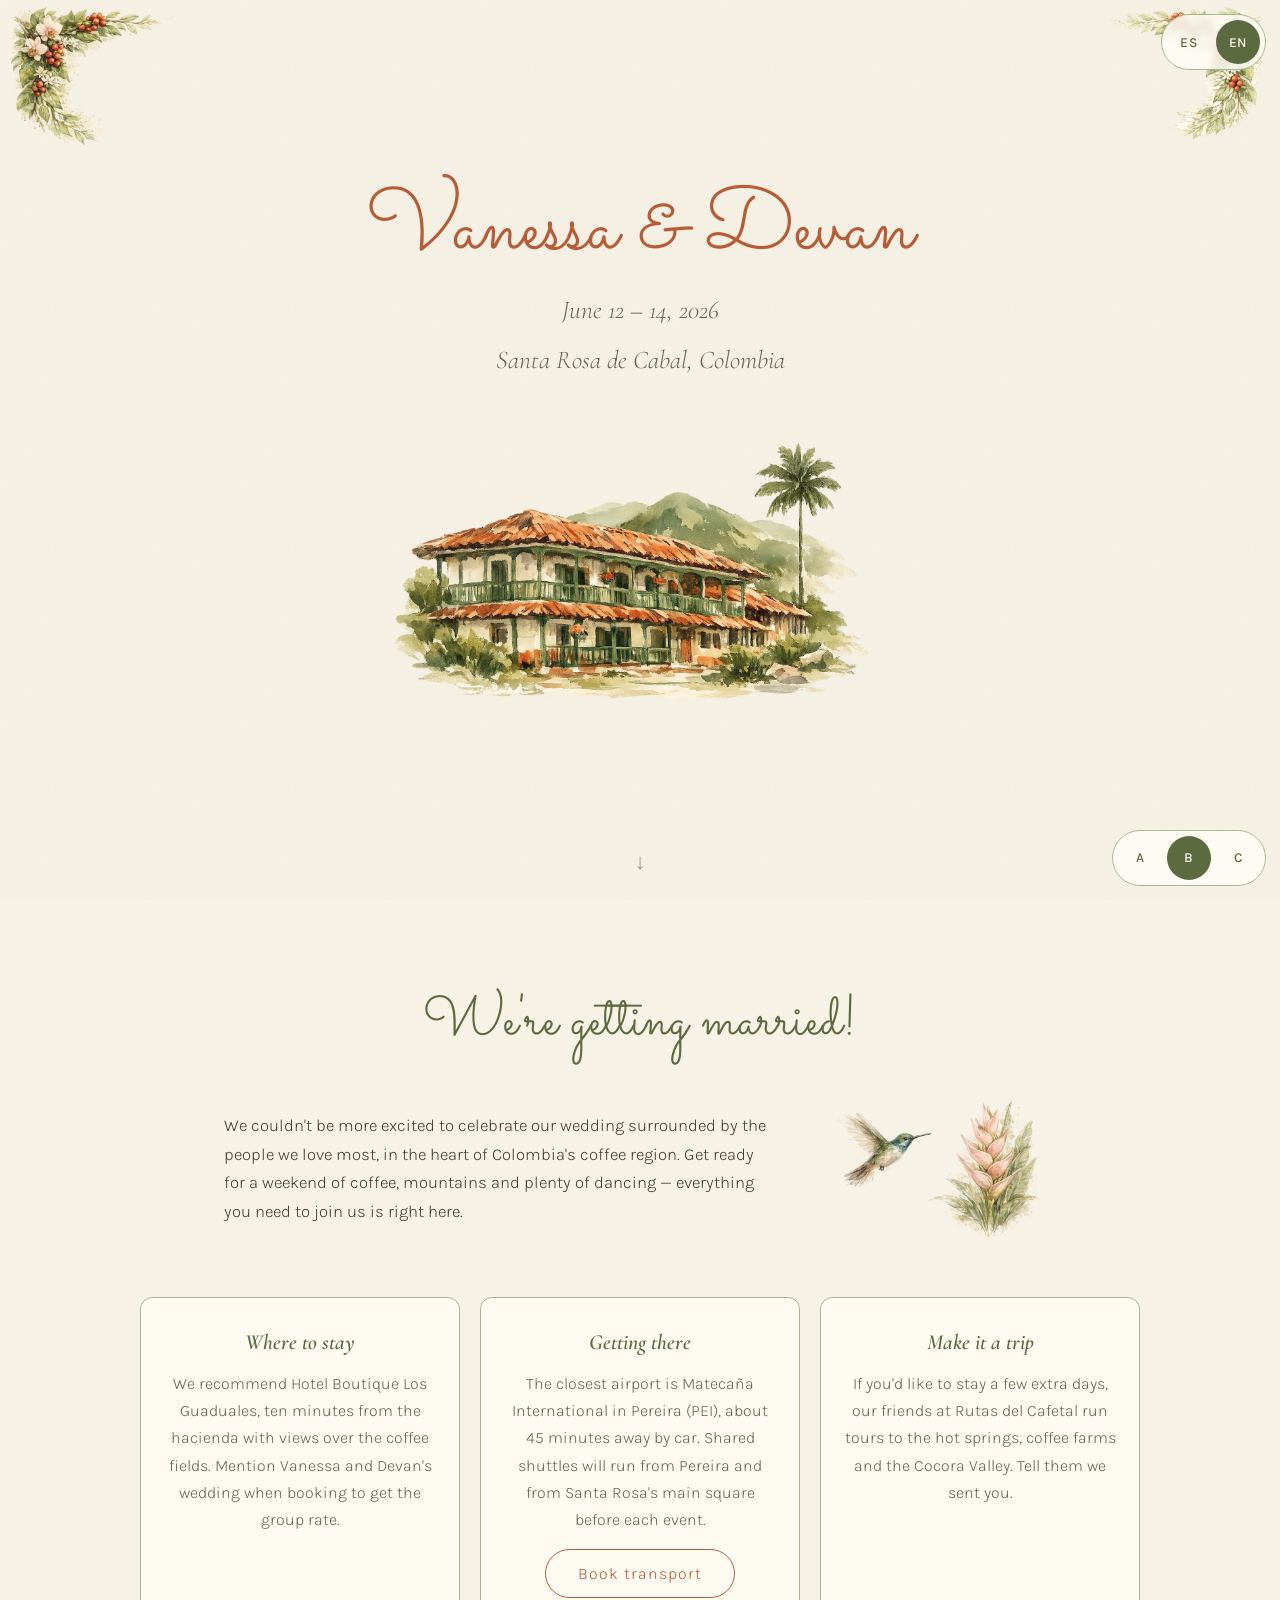
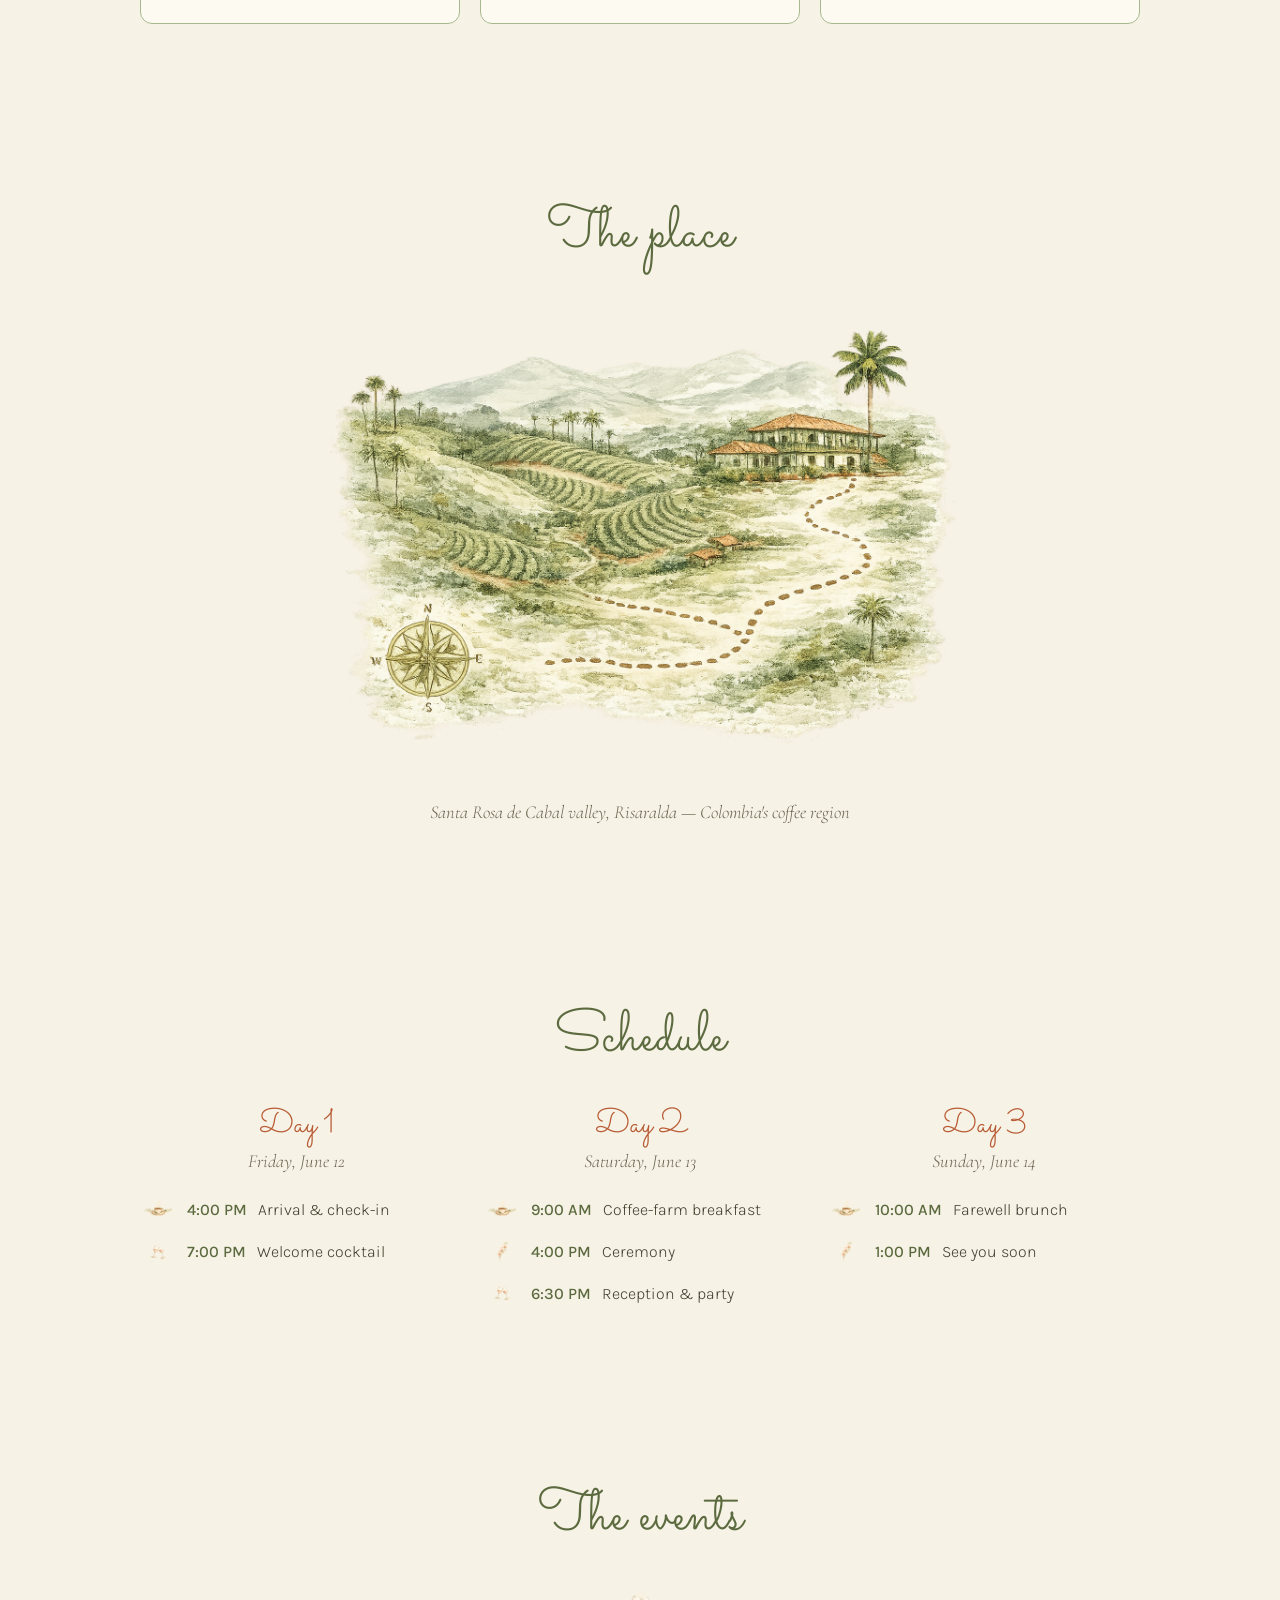
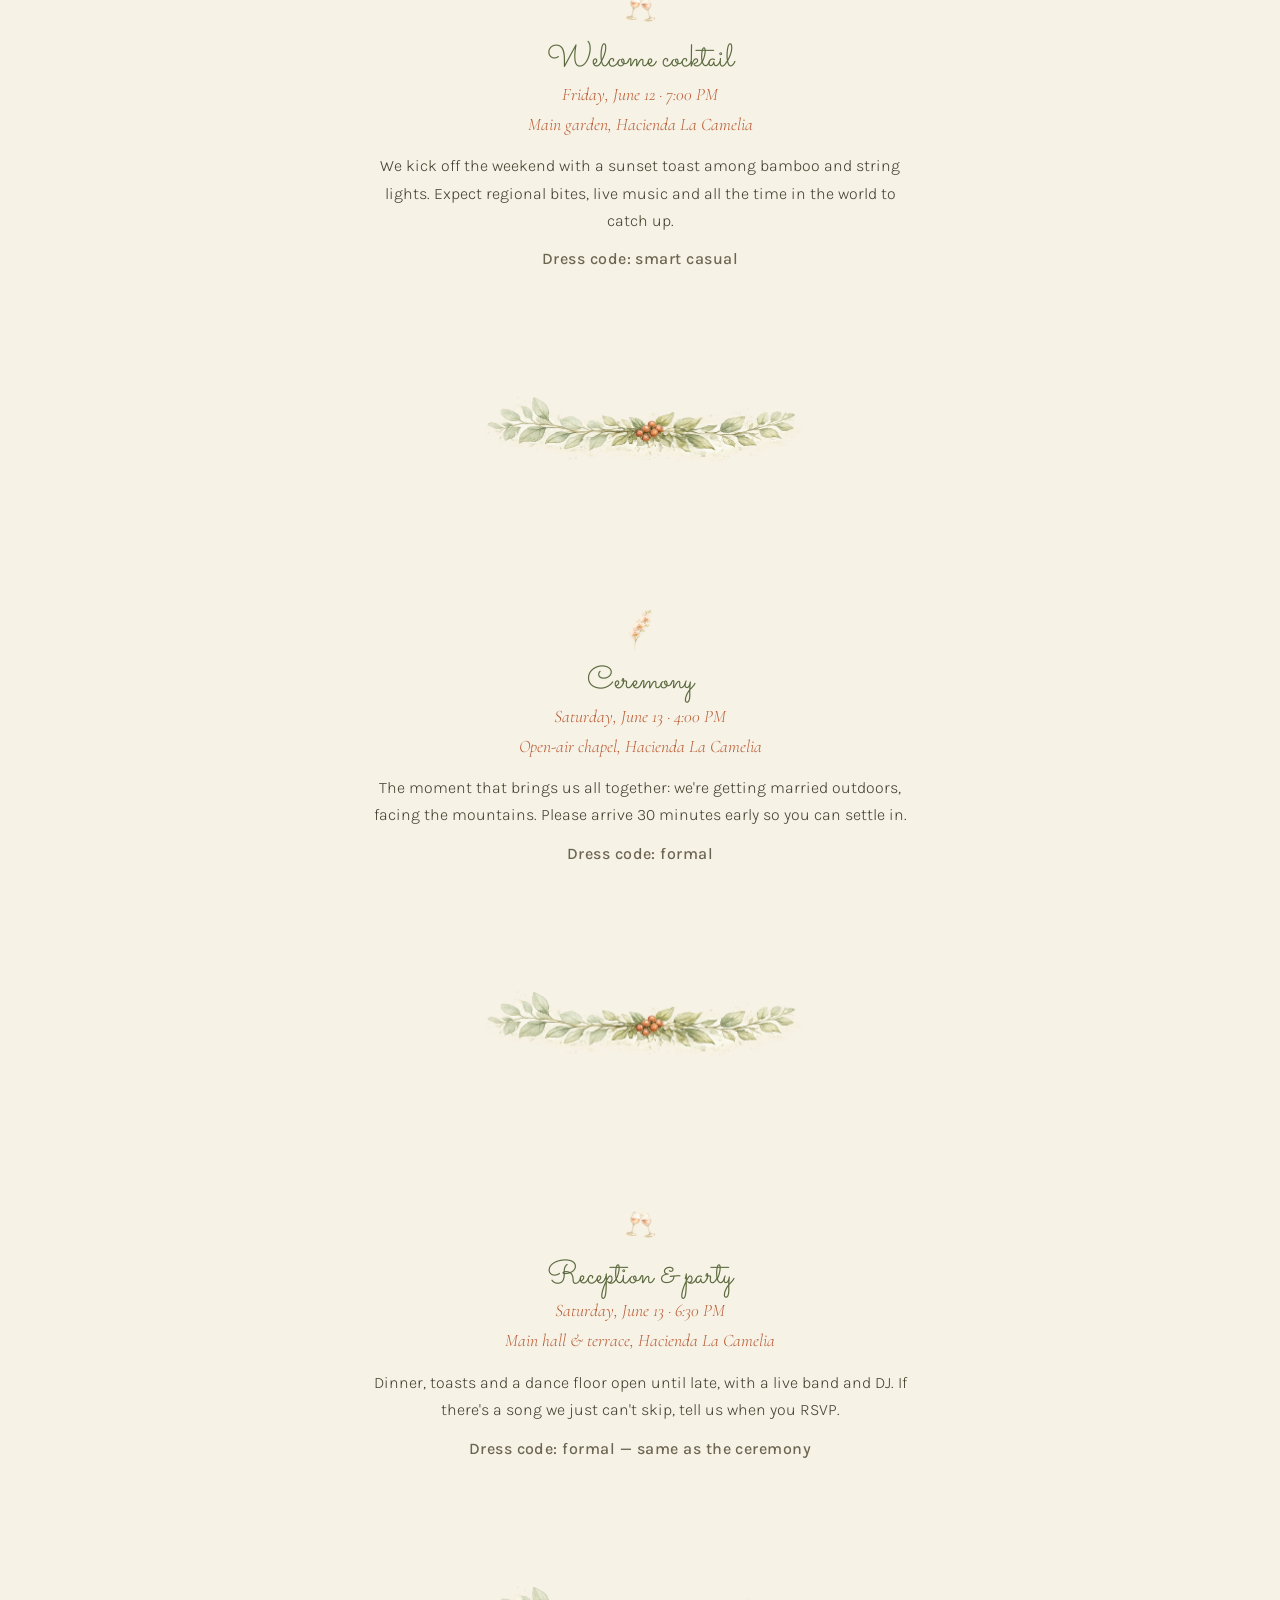
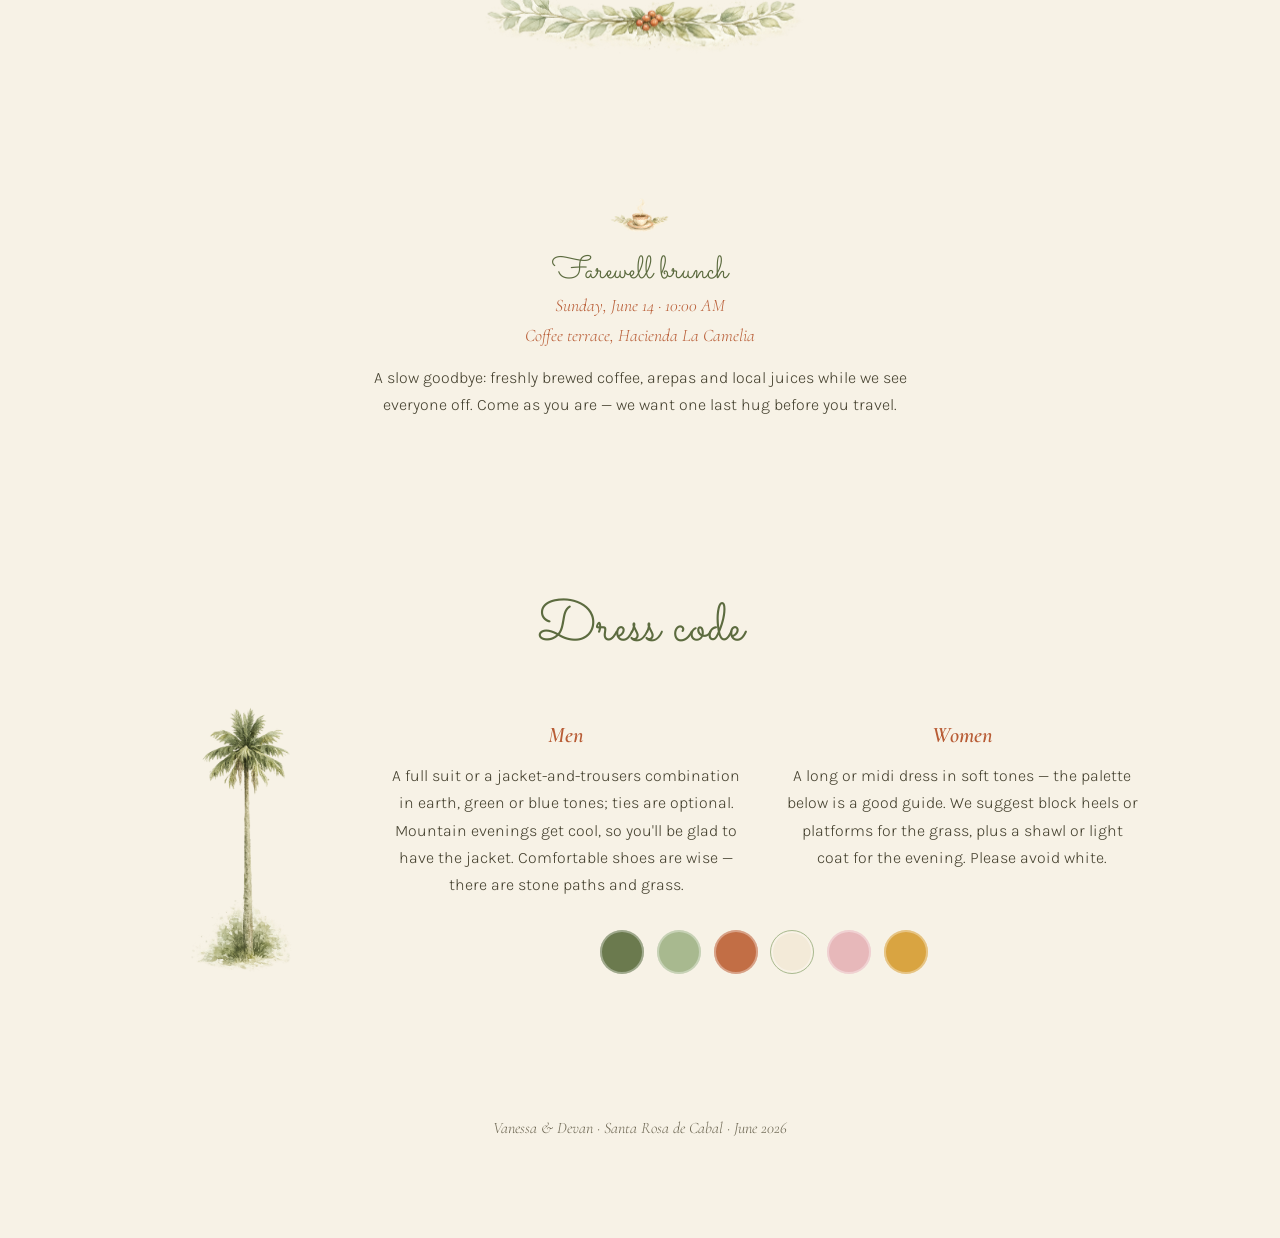
==== index.html @ e8d6b84c "Primer commit: MVP web de boda" ====
<!DOCTYPE html>
<html lang="es">
<head>
  <meta charset="UTF-8" />
  <meta name="viewport" content="width=device-width, initial-scale=1.0" />
  <title>Vanessa &amp; Devan — Santa Rosa de Cabal · 2026</title>

  <!-- Google Fonts: se cargan las 3 combinaciones para el selector de tipografía de muestra -->
  <link rel="preconnect" href="https://fonts.googleapis.com" />
  <link rel="preconnect" href="https://fonts.gstatic.com" crossorigin />
  <link
    href="https://fonts.googleapis.com/css2?family=Alex+Brush&family=Cormorant+Garamond:ital,wght@0,400;0,500;0,600;1,400;1,500;1,600&family=Karla:wght@300;400;500;600&family=Montserrat:wght@300;400;500&family=Sacramento&family=Work+Sans:wght@300;400;500&display=swap"
    rel="stylesheet"
  />

  <link rel="stylesheet" href="styles.css" />
</head>
<body>

  <!-- ============================================================
       CONTROLES FIJOS
       ============================================================ -->

  <!-- Selector de idioma ES / EN (esquina superior derecha) -->
  <nav class="lang-switch" aria-label="Idioma / Language">
    <button type="button" data-lang="es" aria-pressed="false">ES</button>
    <button type="button" data-lang="en" aria-pressed="false">EN</button>
  </nav>

  <!-- TEMPORAL: selector de tipografía para revisión, quitar cuando decidan -->
  <!-- (esquina inferior derecha, no interfiere con el botón de idioma) -->
  <nav class="font-switch" aria-label="Tipografía / Typeface">
    <button type="button" data-font="A" aria-pressed="false">A</button>
    <button type="button" data-font="B" aria-pressed="false">B</button>
    <button type="button" data-font="C" aria-pressed="false">C</button>
  </nav>

  <main>

    <!-- ============================================================
         1. HERO
         ============================================================ -->
    <section id="hero" class="hero">
      <!-- Ornamentos florales de esquina (decorativos) -->
      <img class="hero__corner hero__corner--left" src="flores esquina izquierda superior.png" alt="" aria-hidden="true" />
      <img class="hero__corner hero__corner--right" src="flores esquina derecha superior.png" alt="" aria-hidden="true" />

      <div class="hero__content reveal">
        <h1 class="hero__names" data-i18n="hero_names">Vanessa &amp; Devan</h1>
        <p class="hero__date" data-i18n="hero_date">12 – 14 de junio de 2026</p>
        <p class="hero__location" data-i18n="hero_location">Santa Rosa de Cabal, Colombia</p>
        <img class="hero__illustration" src="hacienda.png" data-i18n-alt="alt_hacienda" alt="Ilustración en acuarela de la hacienda entre las montañas" />
      </div>

      <!-- Indicador sutil de scroll -->
      <div class="hero__scroll" aria-hidden="true">
        <span class="hero__scroll-arrow">&#8595;</span>
      </div>
    </section>

    <!-- ============================================================
         2. BIENVENIDA / INFO GENERAL
         ============================================================ -->
    <section id="bienvenida" class="welcome">
      <div class="container reveal">
        <h2 class="section-title" data-i18n="welcome_title">¡Nos casamos!</h2>

        <div class="welcome__intro">
          <p class="welcome__text" data-i18n="welcome_text">Nos hace muchísima ilusión celebrar nuestro matrimonio rodeados de las personas que más queremos, en el corazón del Eje Cafetero. Prepárense para un fin de semana de café, montañas y mucha fiesta: aquí encontrarán todo lo que necesitan para acompañarnos.</p>
          <img class="welcome__accent" src="colibri y orquidea.png" data-i18n-alt="alt_colibri" alt="Ilustración en acuarela de un colibrí y una orquídea" />
        </div>

        <!-- Info práctica: 3 tarjetas (hotel / transporte / turismo) -->
        <div class="info-cards">
          <article class="info-card">
            <h3 data-i18n="info1_title">Dónde hospedarse</h3>
            <p data-i18n="info1_text">Recomendamos el Hotel Boutique Los Guaduales, a 10 minutos de la hacienda y con vista a los cafetales. Al reservar, mencionen la boda de Vanessa y Devan para acceder a la tarifa especial de grupo.</p>
          </article>
          <article class="info-card">
            <h3 data-i18n="info2_title">Cómo llegar</h3>
            <p data-i18n="info2_text">El aeropuerto más cercano es el Internacional Matecaña de Pereira (PEI), a unos 45 minutos en carro. Habrá transporte compartido desde Pereira y desde el parque principal de Santa Rosa antes de cada evento.</p>
            <!-- Enlace externo de transporte (único link externo del sitio) -->
            <a class="btn btn--outline" href="#" data-i18n="info2_button">Reservar transporte</a>
          </article>
          <article class="info-card">
            <h3 data-i18n="info3_title">Antes o después</h3>
            <p data-i18n="info3_text">Si quieren quedarse unos días más, la agencia Rutas del Cafetal organiza salidas a los termales, fincas cafeteras y el Valle de Cocora. Escríbanles de nuestra parte y armamos plan.</p>
          </article>
        </div>
      </div>
    </section>

    <!-- ============================================================
         3. MAPA
         ============================================================ -->
    <section id="mapa" class="map">
      <div class="container reveal">
        <h2 class="section-title" data-i18n="map_title">El lugar</h2>
        <img class="map__image" src="mapa.png" data-i18n-alt="alt_mapa" alt="Mapa ilustrado en acuarela del valle de Santa Rosa de Cabal" />
        <p class="map__caption" data-i18n="map_caption">Valle de Santa Rosa de Cabal, Risaralda — Eje Cafetero colombiano</p>
      </div>
    </section>

    <!-- ============================================================
         4. ITINERARIO (3 días, siempre visibles, sin tabs)
         ============================================================ -->
    <section id="itinerario" class="itinerary">
      <div class="container reveal">
        <h2 class="section-title" data-i18n="itin_title">Itinerario</h2>

        <div class="itinerary__days">

          <!-- Día 1 -->
          <article class="day">
            <h3 class="day__title" data-i18n="day1_title">Día 1</h3>
            <p class="day__date" data-i18n="day1_date">Viernes, 12 de junio</p>
            <ul class="day__events">
              <li>
                <img src="taza de cafe.png" data-i18n-alt="alt_cafe" alt="Ícono de taza de café" />
                <span class="event__time" data-i18n="day1_e1_time">4:00 p. m.</span>
                <span class="event__name" data-i18n="day1_e1_name">Llegada y check-in</span>
              </li>
              <li>
                <img src="copas de vino.png" data-i18n-alt="alt_copas" alt="Ícono de copas de vino" />
                <span class="event__time" data-i18n="day1_e2_time">7:00 p. m.</span>
                <span class="event__name" data-i18n="day1_e2_name">Cóctel de bienvenida</span>
              </li>
            </ul>
          </article>

          <!-- Día 2 -->
          <article class="day">
            <h3 class="day__title" data-i18n="day2_title">Día 2</h3>
            <p class="day__date" data-i18n="day2_date">Sábado, 13 de junio</p>
            <ul class="day__events">
              <li>
                <img src="taza de cafe.png" data-i18n-alt="alt_cafe" alt="Ícono de taza de café" />
                <span class="event__time" data-i18n="day2_e1_time">9:00 a. m.</span>
                <span class="event__name" data-i18n="day2_e1_name">Desayuno cafetero</span>
              </li>
              <li>
                <img src="orquidea sola.png" data-i18n-alt="alt_orquidea" alt="Ícono de flor de orquídea" />
                <span class="event__time" data-i18n="day2_e2_time">4:00 p. m.</span>
                <span class="event__name" data-i18n="day2_e2_name">Ceremonia</span>
              </li>
              <li>
                <img src="copas de vino.png" data-i18n-alt="alt_copas" alt="Ícono de copas de vino" />
                <span class="event__time" data-i18n="day2_e3_time">6:30 p. m.</span>
                <span class="event__name" data-i18n="day2_e3_name">Recepción y fiesta</span>
              </li>
            </ul>
          </article>

          <!-- Día 3 -->
          <article class="day">
            <h3 class="day__title" data-i18n="day3_title">Día 3</h3>
            <p class="day__date" data-i18n="day3_date">Domingo, 14 de junio</p>
            <ul class="day__events">
              <li>
                <img src="taza de cafe.png" data-i18n-alt="alt_cafe" alt="Ícono de taza de café" />
                <span class="event__time" data-i18n="day3_e1_time">10:00 a. m.</span>
                <span class="event__name" data-i18n="day3_e1_name">Brunch de despedida</span>
              </li>
              <li>
                <img src="orquidea sola.png" data-i18n-alt="alt_orquidea" alt="Ícono de flor de orquídea" />
                <span class="event__time" data-i18n="day3_e2_time">1:00 p. m.</span>
                <span class="event__name" data-i18n="day3_e2_name">Hasta pronto</span>
              </li>
            </ul>
          </article>

        </div>
      </div>
    </section>

    <!-- ============================================================
         5. DETALLE DE EVENTOS
         ============================================================ -->
    <section id="eventos" class="events">
      <div class="container reveal">
        <h2 class="section-title" data-i18n="events_title">Los eventos</h2>

        <!-- Evento 1: cóctel de bienvenida -->
        <article class="event-detail">
          <img class="event-detail__icon" src="copas de vino.png" data-i18n-alt="alt_copas" alt="Ícono de copas de vino" />
          <h3 class="event-detail__name" data-i18n="ev1_name">Cóctel de bienvenida</h3>
          <p class="event-detail__meta" data-i18n="ev1_datetime">Viernes 12 de junio · 7:00 p. m.</p>
          <p class="event-detail__meta" data-i18n="ev1_place">Jardín central, Hacienda La Camelia</p>
          <p class="event-detail__desc" data-i18n="ev1_desc">Abrimos el fin de semana con un brindis al atardecer entre guaduas y farolitos. Habrá picadas de la región, música en vivo y todo el tiempo del mundo para ponernos al día.</p>
          <p class="event-detail__dress" data-i18n="ev1_dress">Dress code: casual elegante</p>
        </article>

        <img class="divider" src="separador.png" alt="" aria-hidden="true" />

        <!-- Evento 2: ceremonia -->
        <article class="event-detail">
          <img class="event-detail__icon" src="orquidea sola.png" data-i18n-alt="alt_orquidea" alt="Ícono de flor de orquídea" />
          <h3 class="event-detail__name" data-i18n="ev2_name">Ceremonia</h3>
          <p class="event-detail__meta" data-i18n="ev2_datetime">Sábado 13 de junio · 4:00 p. m.</p>
          <p class="event-detail__meta" data-i18n="ev2_place">Capilla al aire libre, Hacienda La Camelia</p>
          <p class="event-detail__desc" data-i18n="ev2_desc">El momento que nos reúne a todos: nos casamos frente a las montañas, al aire libre. Les recomendamos llegar 30 minutos antes para acomodarse con calma.</p>
          <p class="event-detail__dress" data-i18n="ev2_dress">Dress code: formal</p>
        </article>

        <img class="divider" src="separador.png" alt="" aria-hidden="true" />

        <!-- Evento 3: recepción y fiesta -->
        <article class="event-detail">
          <img class="event-detail__icon" src="copas de vino.png" data-i18n-alt="alt_copas" alt="Ícono de copas de vino" />
          <h3 class="event-detail__name" data-i18n="ev3_name">Recepción y fiesta</h3>
          <p class="event-detail__meta" data-i18n="ev3_datetime">Sábado 13 de junio · 6:30 p. m.</p>
          <p class="event-detail__meta" data-i18n="ev3_place">Salón principal y terraza, Hacienda La Camelia</p>
          <p class="event-detail__desc" data-i18n="ev3_desc">Cena, brindis y pista de baile hasta la madrugada con orquesta y DJ. Si hay una canción que no puede faltar, cuéntennosla al confirmar su asistencia.</p>
          <p class="event-detail__dress" data-i18n="ev3_dress">Dress code: formal, el mismo de la ceremonia</p>
        </article>

        <img class="divider" src="separador.png" alt="" aria-hidden="true" />

        <!-- Evento 4: brunch de despedida (sin línea de dress code) -->
        <article class="event-detail">
          <img class="event-detail__icon" src="taza de cafe.png" data-i18n-alt="alt_cafe" alt="Ícono de taza de café" />
          <h3 class="event-detail__name" data-i18n="ev4_name">Brunch de despedida</h3>
          <p class="event-detail__meta" data-i18n="ev4_datetime">Domingo 14 de junio · 10:00 a. m.</p>
          <p class="event-detail__meta" data-i18n="ev4_place">Terraza del café, Hacienda La Camelia</p>
          <p class="event-detail__desc" data-i18n="ev4_desc">Para cerrar con calma: café recién pasado, arepas y jugos de la región mientras nos despedimos. Vengan como estén, sin afán — los queremos ver antes de que viajen.</p>
        </article>
      </div>
    </section>

    <!-- ============================================================
         6. DRESS CODE GENERAL
         ============================================================ -->
    <section id="dresscode" class="dresscode">
      <div class="container reveal">
        <h2 class="section-title" data-i18n="dc_title">Dress code</h2>

        <div class="dresscode__layout">
          <!-- Acento vertical decorativo -->
          <img class="dresscode__palm" src="palma de cera.png" data-i18n-alt="alt_palma" alt="Ilustración en acuarela de una palma de cera" />

          <div class="dresscode__content">
            <div class="dresscode__columns">
              <div class="dresscode__col">
                <h3 data-i18n="dc_col1_title">Hombres</h3>
                <p data-i18n="dc_col1_text">Traje completo o saco y pantalón en tonos tierra, verde o azul; la corbata es opcional. En la montaña refresca al caer la noche, así que el saco se agradece. Zapatos cómodos: hay senderos de piedra y pasto.</p>
              </div>
              <div class="dresscode__col">
                <h3 data-i18n="dc_col2_title">Mujeres</h3>
                <p data-i18n="dc_col2_text">Vestido largo o midi en tonos suaves — la paleta de abajo es una buena guía. Recomendamos tacón grueso o plataforma por el pasto, y un chal o abrigo ligero para la noche. Por favor, eviten el blanco.</p>
              </div>
            </div>

            <!-- Paleta de colores de ejemplo -->
            <div class="palette" role="img" aria-label="Paleta de colores / Color palette">
              <span class="palette__swatch" style="background:#6b7a4e"></span>
              <span class="palette__swatch" style="background:#a8b98f"></span>
              <span class="palette__swatch" style="background:#c26e45"></span>
              <span class="palette__swatch palette__swatch--light" style="background:#f3ead8"></span>
              <span class="palette__swatch" style="background:#e7b8ba"></span>
              <span class="palette__swatch" style="background:#d9a441"></span>
            </div>
          </div>
        </div>
      </div>
    </section>

    <!-- ============================================================
         7. RSVP / CIERRE
         ============================================================ -->
    

  </main>

  <!-- Pie de página mínimo -->
  <footer class="footer">
    <p data-i18n="footer_text">Vanessa &amp; Devan · Santa Rosa de Cabal · Junio 2026</p>
  </footer>

  <script src="script.js"></script>
</body>
</html>
---- styles.css ----
/* ============================================================
   SITIO DE BODA — HOJA DE ESTILOS
   Mobile-first. Breakpoint principal: 768px.
   ============================================================ */

/* ------------------------------------------------------------
   VARIABLES (colores + tipografías)
   Las variables --font-* las cambia el selector A/B/C en script.js.
   Por defecto está activa la Opción B (Sacramento / Cormorant / Karla).
   ------------------------------------------------------------ */
:root {
  /* Paleta acuarela — eje cafetero */
  --color-cream: #f7f2e6;        /* fondo base crema/hueso */
  --color-cream-card: #fffdf7;   /* fondo de tarjetas */
  --color-olive: #5c6b3f;        /* verde oliva */
  --color-sage: #a8b98f;         /* verde salvia */
  --color-terracotta: #b85c35;   /* terracota / naranja quemado */
  --color-rose: #e7b8ba;         /* rosa pastel */
  --color-mustard: #d9a441;      /* amarillo mostaza */
  --color-ink: #45412f;          /* texto principal (contraste sobre crema) */
  --color-ink-soft: #6b6551;     /* texto secundario */

  /* Tipografías (Opción B por defecto) */
  --font-display: "Sacramento", cursive;
  --font-display-style: normal;
  --font-subtitle: "Cormorant Garamond", serif;
  --font-subtitle-style: italic;
  --font-body: "Karla", sans-serif;
}

/* ------------------------------------------------------------
   BASE
   ------------------------------------------------------------ */
* {
  margin: 0;
  padding: 0;
  box-sizing: border-box;
}

html {
  background-color: var(--color-cream);
  scroll-behavior: smooth;
}

body {
  font-family: var(--font-body);
  font-size: 1rem; /* mínimo 16px de texto de cuerpo en mobile */
  font-weight: 300;
  color: var(--color-ink);
  line-height: 1.7;
  overflow-x: hidden;
}

/* Textura de papel sutil (grano SVG inline, muy ligero) */
body::before {
  content: "";
  position: fixed;
  inset: 0;
  z-index: -1;
  pointer-events: none;
  background-image: url("data:image/svg+xml,%3Csvg xmlns='http://www.w3.org/2000/svg' width='240' height='240'%3E%3Cfilter id='p'%3E%3CfeTurbulence type='fractalNoise' baseFrequency='0.8' numOctaves='2' stitchTiles='stitch'/%3E%3CfeColorMatrix type='saturate' values='0'/%3E%3C/filter%3E%3Crect width='240' height='240' filter='url(%23p)' opacity='0.05'/%3E%3C/svg%3E");
}

img {
  max-width: 100%;
  height: auto;
  display: block;
}

section {
  width: 100%;
  padding: 4rem 1.25rem;
}

.container {
  max-width: 1000px;
  margin: 0 auto;
}

/* Títulos de sección */
.section-title {
  font-family: var(--font-display);
  font-style: var(--font-display-style);
  font-weight: 400;
  font-size: clamp(2.4rem, 9vw, 3.6rem);
  color: var(--color-olive);
  text-align: center;
  margin-bottom: 2rem;
  line-height: 1.2;
}

/* Botones / enlaces destacados (área táctil mínima ~44px) */
.btn {
  display: inline-flex;
  align-items: center;
  justify-content: center;
  min-height: 2.75rem;
  font-family: var(--font-body);
  font-size: 1rem;
  letter-spacing: 0.06em;
  text-decoration: none;
  padding: 0.6rem 2rem;
  border-radius: 999px;
  transition: opacity 0.25s ease;
}

.btn:hover {
  opacity: 0.85;
}

.btn--solid {
  background-color: var(--color-terracotta);
  color: var(--color-cream-card);
}

.btn--outline {
  border: 1px solid var(--color-terracotta);
  color: var(--color-terracotta);
  margin-top: 1rem;
}

/* Separador decorativo entre bloques */
.divider {
  width: min(70vw, 380px);
  margin: 2.5rem auto;
}

/* ------------------------------------------------------------
   FADE-IN AL HACER SCROLL (Intersection Observer)
   ------------------------------------------------------------ */
.reveal {
  opacity: 0;
  transform: translateY(18px);
  transition: opacity 0.8s ease, transform 0.8s ease;
}

.reveal.visible {
  opacity: 1;
  transform: none;
}

@media (prefers-reduced-motion: reduce) {
  html {
    scroll-behavior: auto;
  }
  .reveal {
    opacity: 1;
    transform: none;
    transition: none;
  }
}

/* ------------------------------------------------------------
   CONTROLES FIJOS: idioma (arriba der.) y tipografía (abajo der.)
   ------------------------------------------------------------ */
.lang-switch,
.font-switch {
  position: fixed;
  right: 0.9rem;
  z-index: 100;
  display: flex;
  gap: 0.3rem;
  padding: 0.3rem;
  background-color: rgba(255, 253, 247, 0.85);
  border: 1px solid var(--color-sage);
  border-radius: 999px;
  backdrop-filter: blur(3px);
}

.lang-switch {
  top: 0.9rem;
}

/* TEMPORAL: selector de tipografía para revisión, quitar cuando decidan */
.font-switch {
  bottom: 0.9rem;
}

.lang-switch button,
.font-switch button {
  font-family: var(--font-body);
  font-size: 0.85rem;
  font-weight: 500;
  letter-spacing: 0.04em;
  color: var(--color-olive);
  background: none;
  border: none;
  border-radius: 999px;
  /* área táctil mínima de 44px */
  width: 2.75rem;
  height: 2.75rem;
  cursor: pointer;
}

.lang-switch button.active,
.font-switch button.active {
  background-color: var(--color-olive);
  color: var(--color-cream-card);
}

/* ------------------------------------------------------------
   1. HERO
   ------------------------------------------------------------ */
.hero {
  position: relative;
  min-height: 100vh;
  min-height: 100svh;
  display: flex;
  flex-direction: column;
  align-items: center;
  justify-content: center;
  text-align: center;
  padding: 5.5rem 1.25rem 3.5rem;
}

.hero__corner {
  position: absolute;
  top: 0;
  width: min(38vw, 240px);
}

.hero__corner--left {
  left: 0;
}

.hero__corner--right {
  right: 0;
}

.hero__names {
  font-family: var(--font-display);
  font-style: var(--font-display-style);
  font-weight: 400;
  font-size: clamp(3rem, 13vw, 5.5rem);
  color: var(--color-terracotta);
  line-height: 1.15;
}

.hero__date,
.hero__location {
  font-family: var(--font-subtitle);
  font-style: var(--font-subtitle-style);
  font-size: clamp(1.15rem, 4.5vw, 1.6rem);
  color: var(--color-ink-soft);
  margin-top: 0.4rem;
}

.hero__illustration {
  width: min(82vw, 520px);
  margin: 1.5rem auto 0;
}

.hero__scroll {
  position: absolute;
  bottom: 1.2rem;
  left: 50%;
  transform: translateX(-50%);
  color: var(--color-olive);
  opacity: 0.6;
  font-size: 1.4rem;
}

/* ------------------------------------------------------------
   2. BIENVENIDA / INFO GENERAL
   ------------------------------------------------------------ */
.welcome__intro {
  display: flex;
  flex-direction: column;
  align-items: center;
  gap: 1rem;
  margin-bottom: 3rem;
}

.welcome__text {
  max-width: 34rem;
  text-align: center;
  font-size: 1.05rem;
}

.welcome__accent {
  width: min(55vw, 240px);
}

.info-cards {
  display: grid;
  grid-template-columns: 1fr;
  gap: 1.25rem;
}

.info-card {
  background-color: rgba(255, 253, 247, 0.65);
  border: 1px solid var(--color-sage);
  border-radius: 12px;
  padding: 1.6rem 1.4rem;
  text-align: center;
}

.info-card h3 {
  font-family: var(--font-subtitle);
  font-style: var(--font-subtitle-style);
  font-weight: 600;
  font-size: 1.35rem;
  color: var(--color-olive);
  margin-bottom: 0.6rem;
}

.info-card p {
  font-size: 1rem;
  color: var(--color-ink-soft);
}

/* ------------------------------------------------------------
   3. MAPA
   ------------------------------------------------------------ */
.map .container {
  text-align: center;
}

.map__image {
  width: min(92vw, 720px);
  margin: 0 auto;
}

.map__caption {
  font-family: var(--font-subtitle);
  font-style: var(--font-subtitle-style);
  font-size: 1.15rem;
  color: var(--color-ink-soft);
  margin-top: 1rem;
}

/* ------------------------------------------------------------
   4. ITINERARIO
   ------------------------------------------------------------ */
.itinerary__days {
  display: grid;
  grid-template-columns: 1fr;
  gap: 2.5rem;
}

.day {
  text-align: center;
}

.day__title {
  font-family: var(--font-display);
  font-style: var(--font-display-style);
  font-weight: 400;
  font-size: 2.1rem;
  color: var(--color-terracotta);
  line-height: 1.2;
}

.day__date {
  font-family: var(--font-subtitle);
  font-style: var(--font-subtitle-style);
  font-size: 1.15rem;
  color: var(--color-ink-soft);
  margin-bottom: 1.2rem;
}

.day__events {
  list-style: none;
  display: flex;
  flex-direction: column;
  gap: 0.9rem;
  max-width: 20rem;
  margin: 0 auto;
}

.day__events li {
  display: flex;
  align-items: center;
  gap: 0.7rem;
  text-align: left;
}

.day__events img {
  width: 42px;
  flex-shrink: 0;
}

.event__time {
  font-weight: 500;
  font-size: 1rem;
  color: var(--color-olive);
  white-space: nowrap;
}

.event__name {
  font-size: 1rem;
}

/* ------------------------------------------------------------
   5. DETALLE DE EVENTOS
   ------------------------------------------------------------ */
.event-detail {
  text-align: center;
  max-width: 34rem;
  margin: 0 auto;
}

.event-detail__icon {
  width: 72px;
  margin: 0 auto 0.6rem;
}

.event-detail__name {
  font-family: var(--font-display);
  font-style: var(--font-display-style);
  font-weight: 400;
  font-size: 2rem;
  color: var(--color-olive);
  line-height: 1.2;
}

.event-detail__meta {
  font-family: var(--font-subtitle);
  font-style: var(--font-subtitle-style);
  font-size: 1.1rem;
  color: var(--color-terracotta);
}

.event-detail__desc {
  margin-top: 0.8rem;
  font-size: 1rem;
}

.event-detail__dress {
  margin-top: 0.7rem;
  font-size: 1rem;
  font-weight: 500;
  letter-spacing: 0.03em;
  color: var(--color-ink-soft);
}

/* ------------------------------------------------------------
   6. DRESS CODE GENERAL
   ------------------------------------------------------------ */
.dresscode__layout {
  display: flex;
  flex-direction: column;
  align-items: center;
  gap: 1.5rem;
}

.dresscode__palm {
  width: min(40vw, 170px);
}

.dresscode__columns {
  display: grid;
  grid-template-columns: 1fr;
  gap: 1.5rem;
  text-align: center;
}

.dresscode__col h3 {
  font-family: var(--font-subtitle);
  font-style: var(--font-subtitle-style);
  font-weight: 600;
  font-size: 1.4rem;
  color: var(--color-terracotta);
  margin-bottom: 0.5rem;
}

.dresscode__col p {
  font-size: 1rem;
  max-width: 26rem;
  margin: 0 auto;
}

/* Fila de círculos con la paleta de ejemplo */
.palette {
  display: flex;
  flex-wrap: wrap;
  justify-content: center;
  gap: 0.8rem;
  margin-top: 2rem;
}

.palette__swatch {
  width: 44px;
  height: 44px;
  border-radius: 50%;
  box-shadow: inset 0 0 0 2px rgba(255, 255, 255, 0.35);
}

.palette__swatch--light {
  border: 1px solid var(--color-sage);
}

/* ------------------------------------------------------------
   7. RSVP / CIERRE
   ------------------------------------------------------------ */
.rsvp .container {
  text-align: center;
}

.rsvp__text {
  max-width: 30rem;
  margin: 0 auto 1.6rem;
  font-size: 1.02rem;
}

.rsvp__extra {
  margin-top: 1.6rem;
  font-family: var(--font-subtitle);
  font-style: var(--font-subtitle-style);
  font-size: 1.1rem;
  color: var(--color-ink-soft);
}

/* Separador invertido como cierre decorativo
   (reemplazar por stamp.png cuando esté lista la ilustración de estampilla) */
.divider--closing {
  transform: scaleY(-1);
  margin-bottom: 0;
}

/* ------------------------------------------------------------
   PIE DE PÁGINA
   ------------------------------------------------------------ */
.footer {
  text-align: center;
  /* padding inferior amplio para que el selector de tipografía fijo
     (abajo a la derecha) no tape el contenido al final de la página */
  padding: 2rem 1.25rem 6rem;
  font-family: var(--font-subtitle);
  font-style: var(--font-subtitle-style);
  font-size: 1rem;
  color: var(--color-ink-soft);
}

/* ============================================================
   DESKTOP / TABLET (≥ 768px)
   ============================================================ */
@media (min-width: 768px) {
  section {
    padding: 5.5rem 2rem;
  }

  /* Bienvenida: texto + colibrí lado a lado */
  .welcome__intro {
    flex-direction: row;
    justify-content: center;
    gap: 3rem;
    text-align: left;
  }

  .welcome__text {
    text-align: left;
  }

  .welcome__accent {
    width: 240px;
  }

  /* Info práctica en 3 columnas */
  .info-cards {
    grid-template-columns: repeat(3, 1fr);
  }

  /* Itinerario en 3 columnas */
  .itinerary__days {
    grid-template-columns: repeat(3, 1fr);
    gap: 2rem;
    align-items: start;
  }

  /* Íconos un poco más pequeños para que las 3 columnas
     respiren en anchos de tablet (~768px) */
  .day__events img {
    width: 36px;
  }

  /* Dress code: palma vertical al lado del contenido */
  .dresscode__layout {
    flex-direction: row;
    align-items: center;
    gap: 3rem;
  }

  .dresscode__palm {
    width: 200px;
    flex-shrink: 0;
  }

  .dresscode__columns {
    grid-template-columns: 1fr 1fr;
    gap: 2.5rem;
  }
}
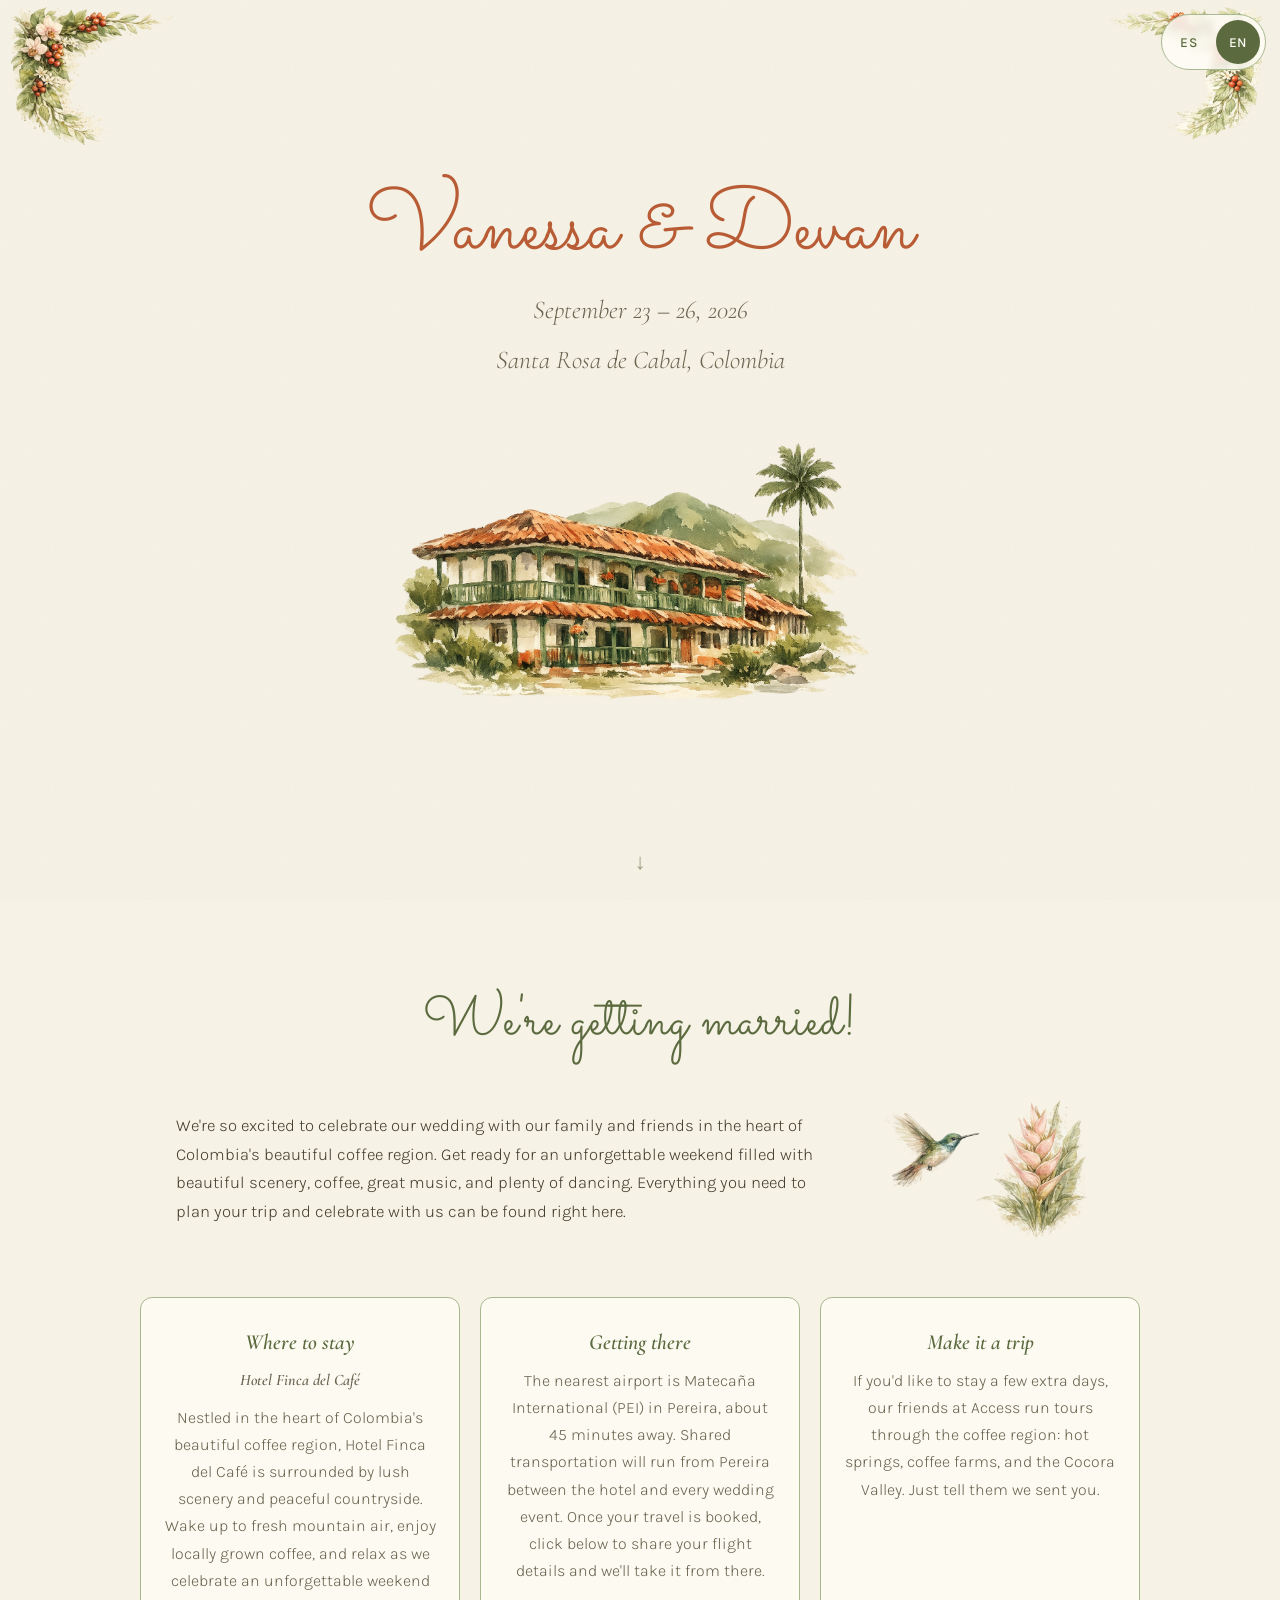
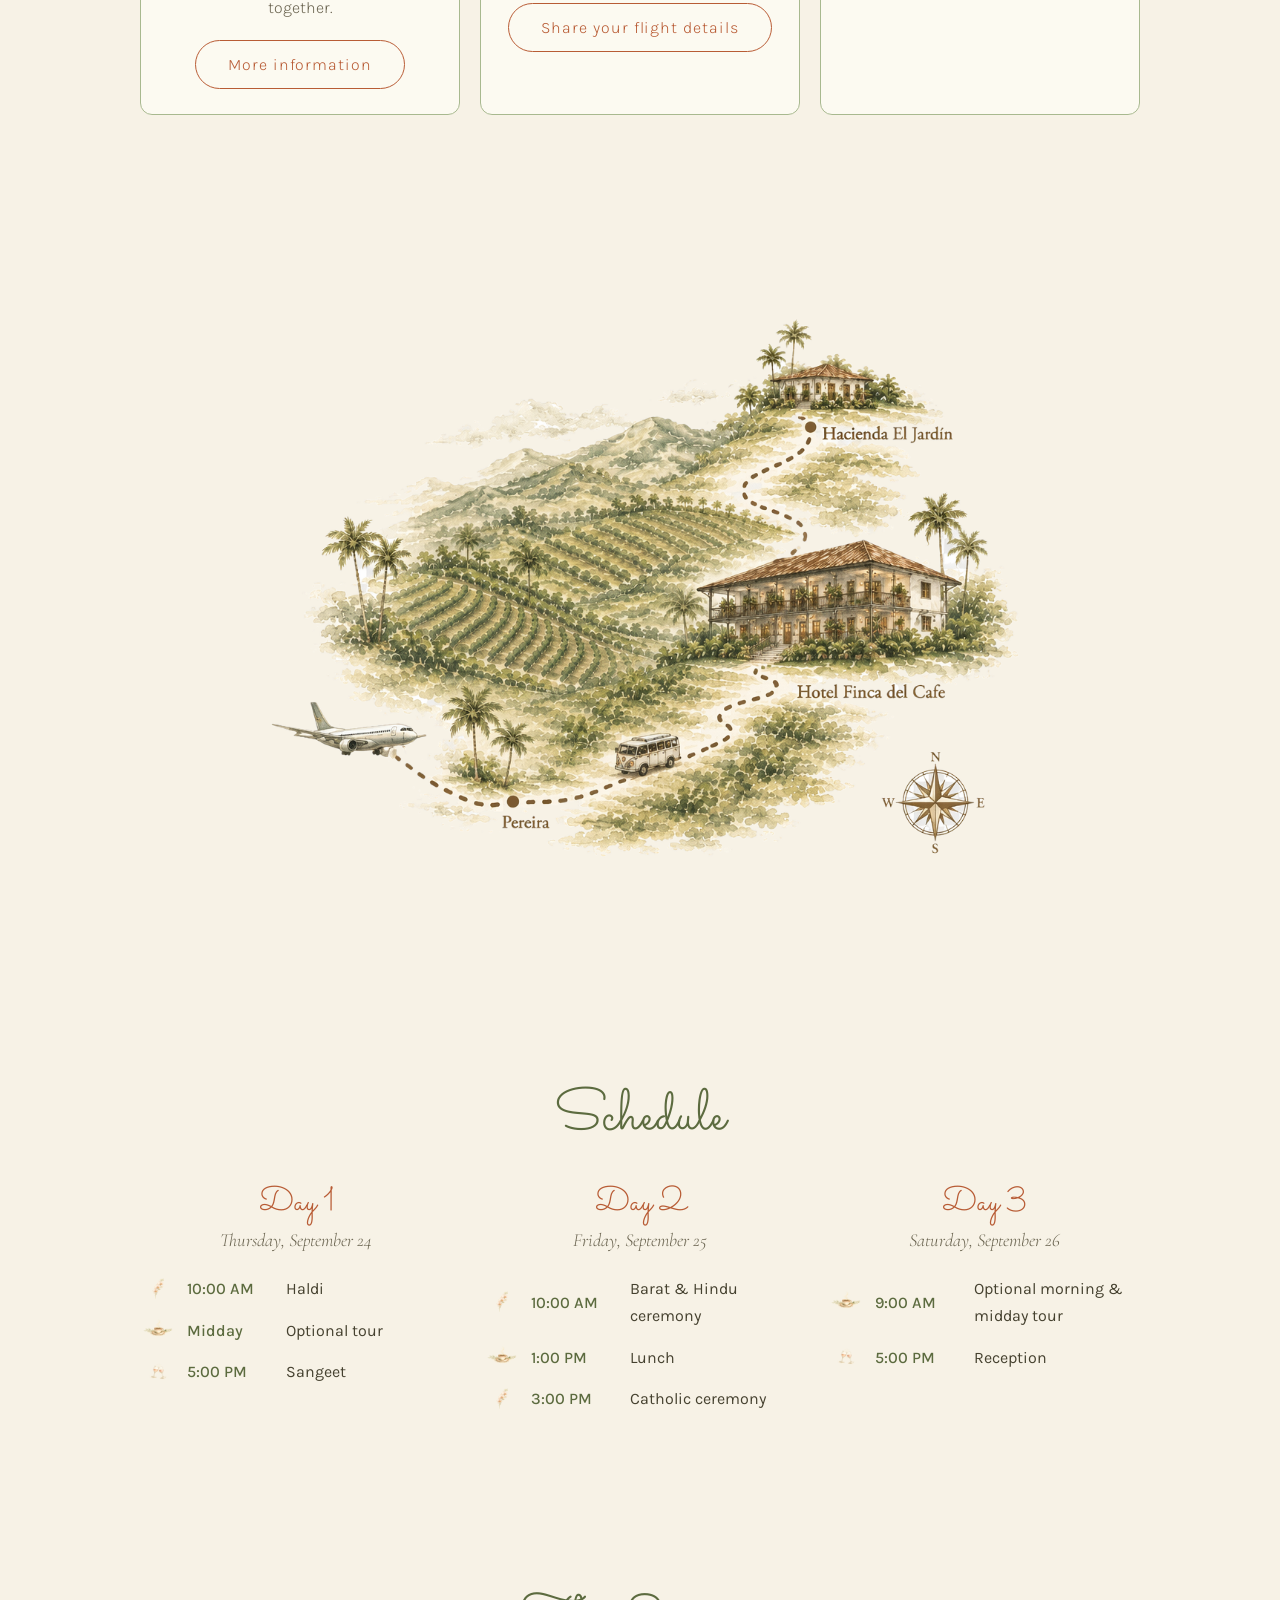
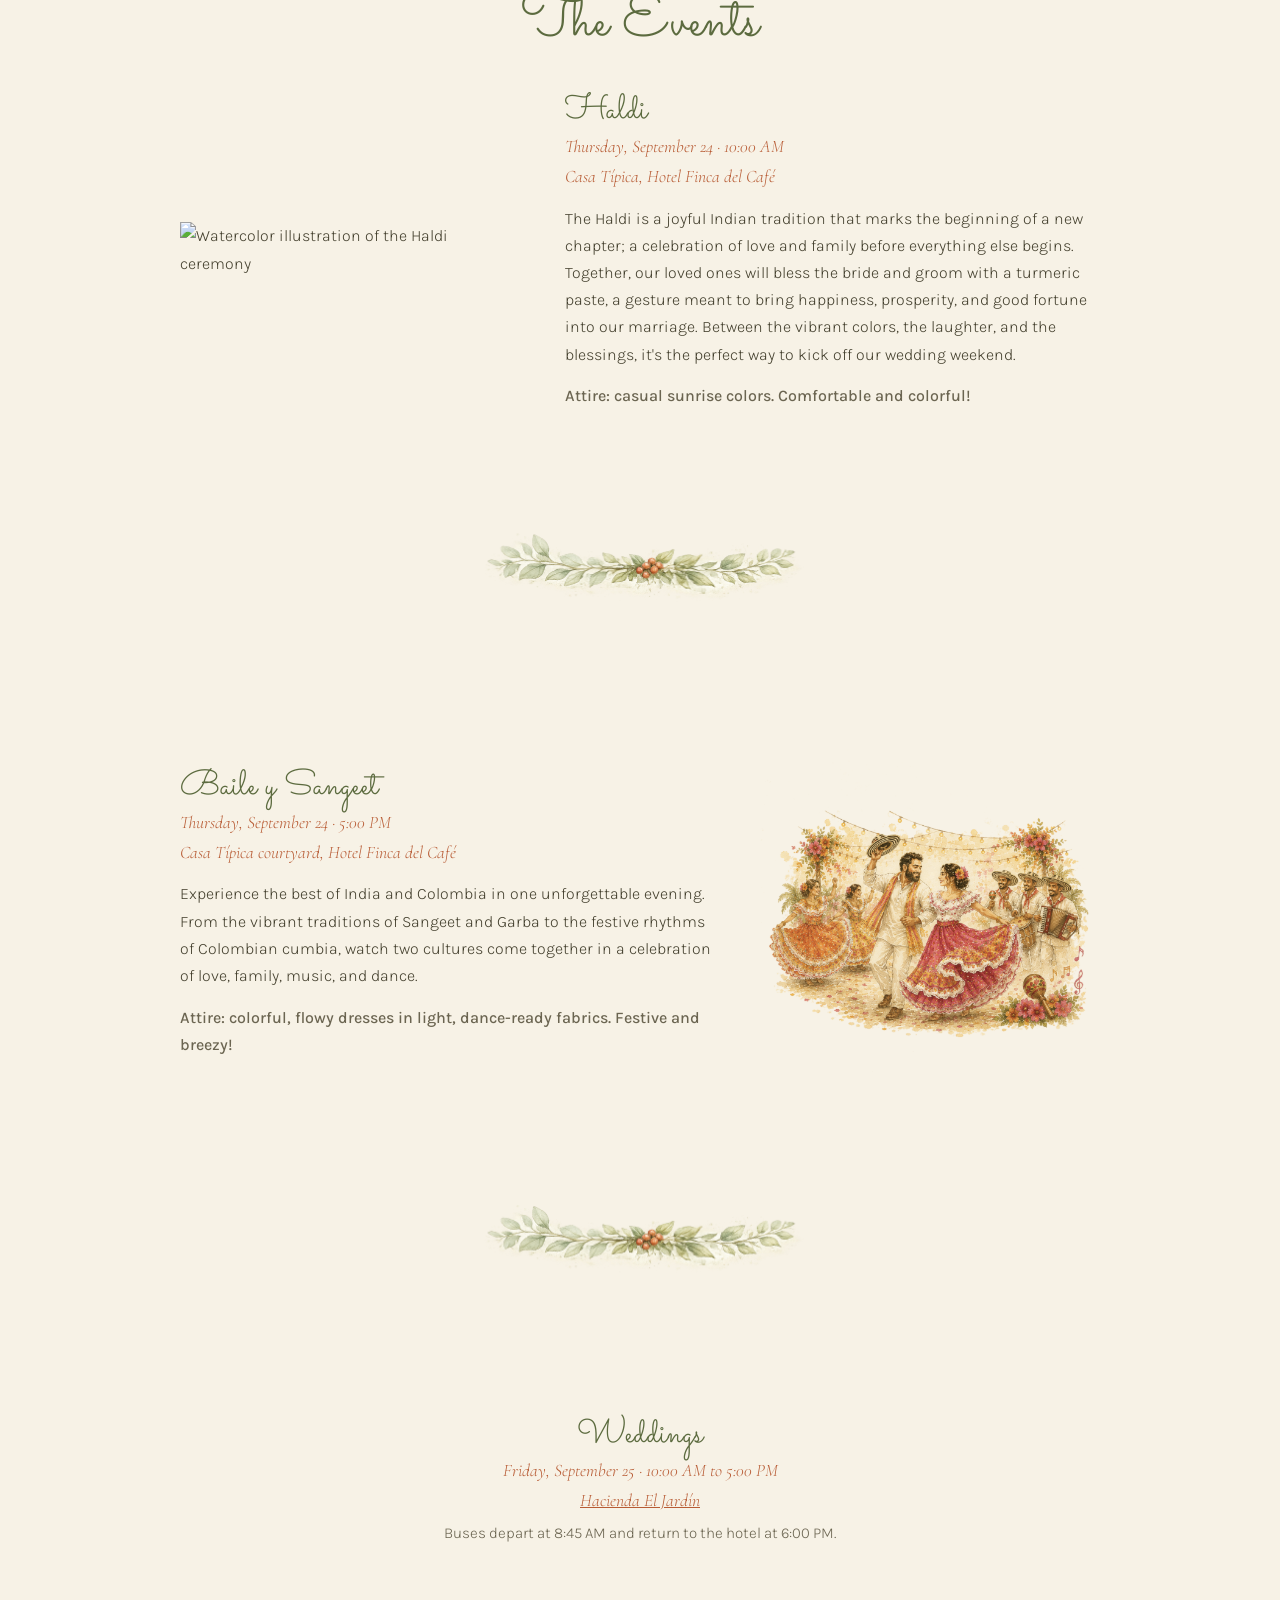
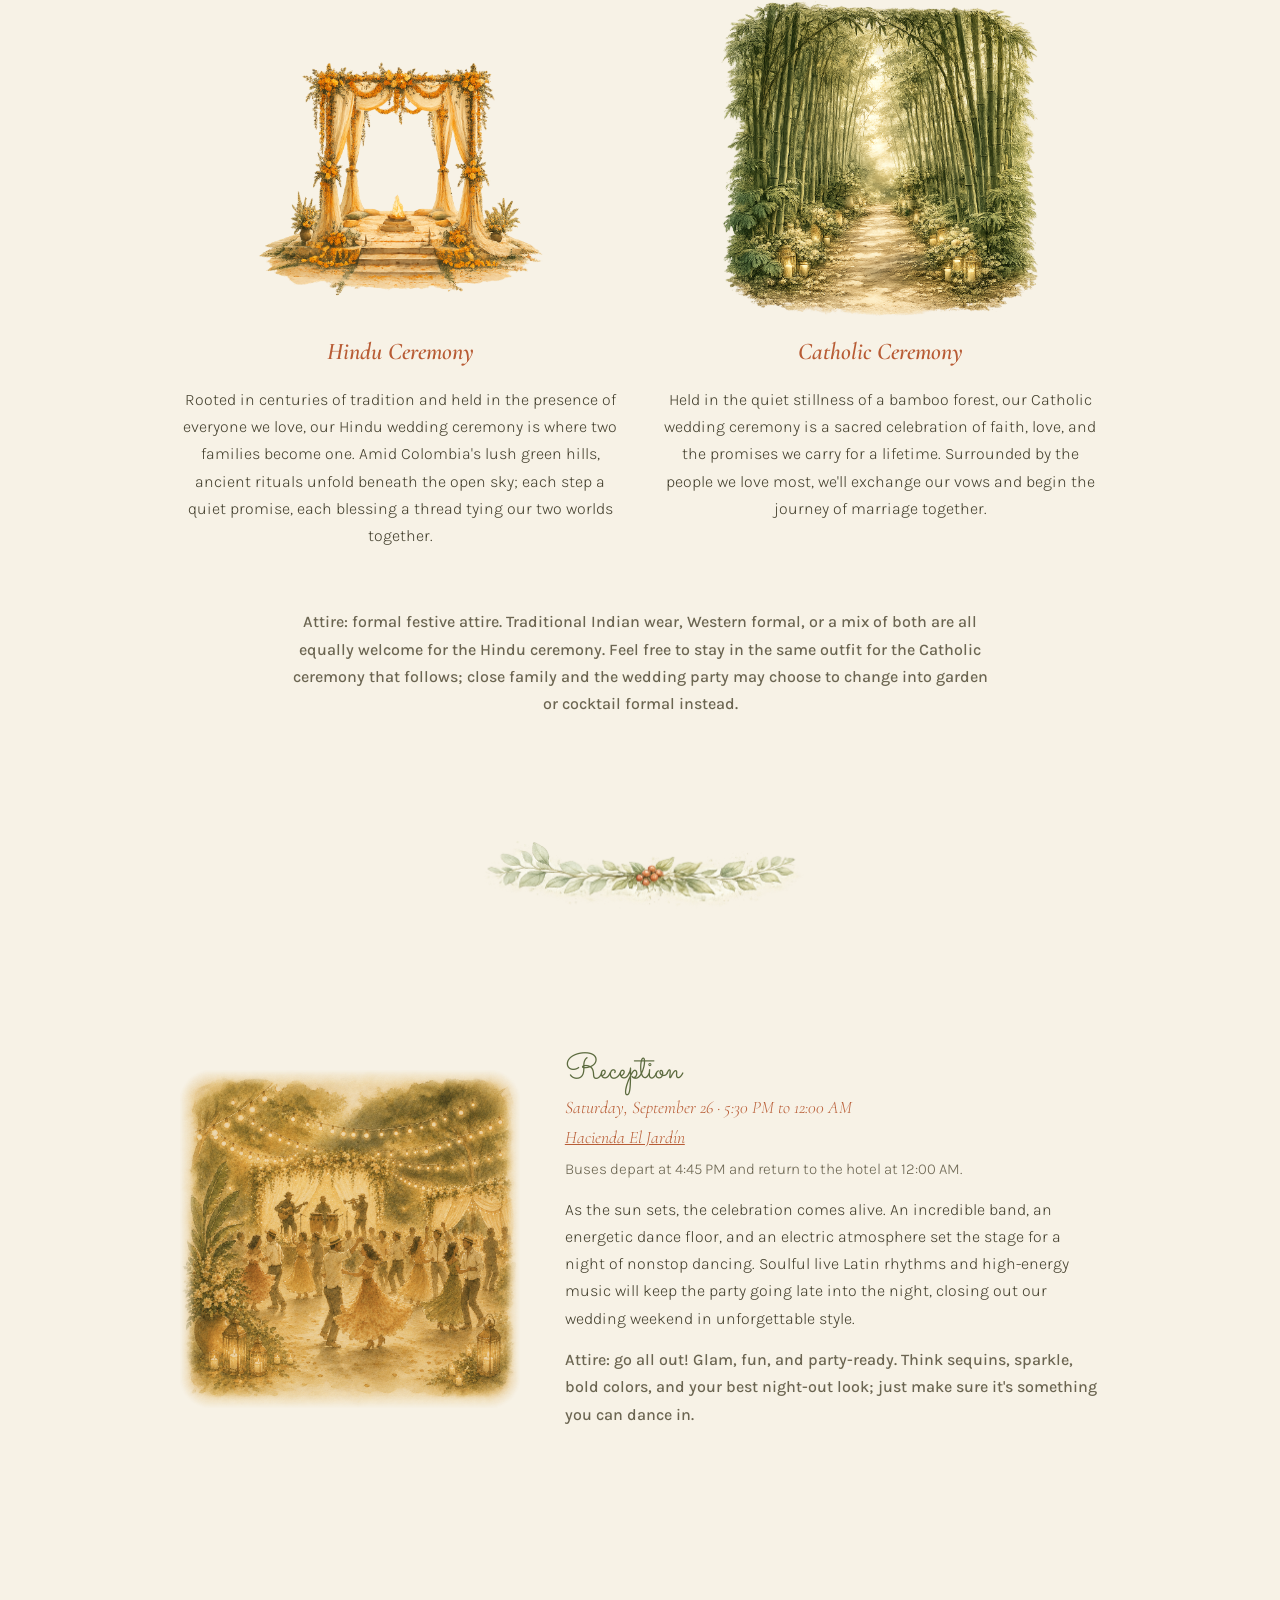
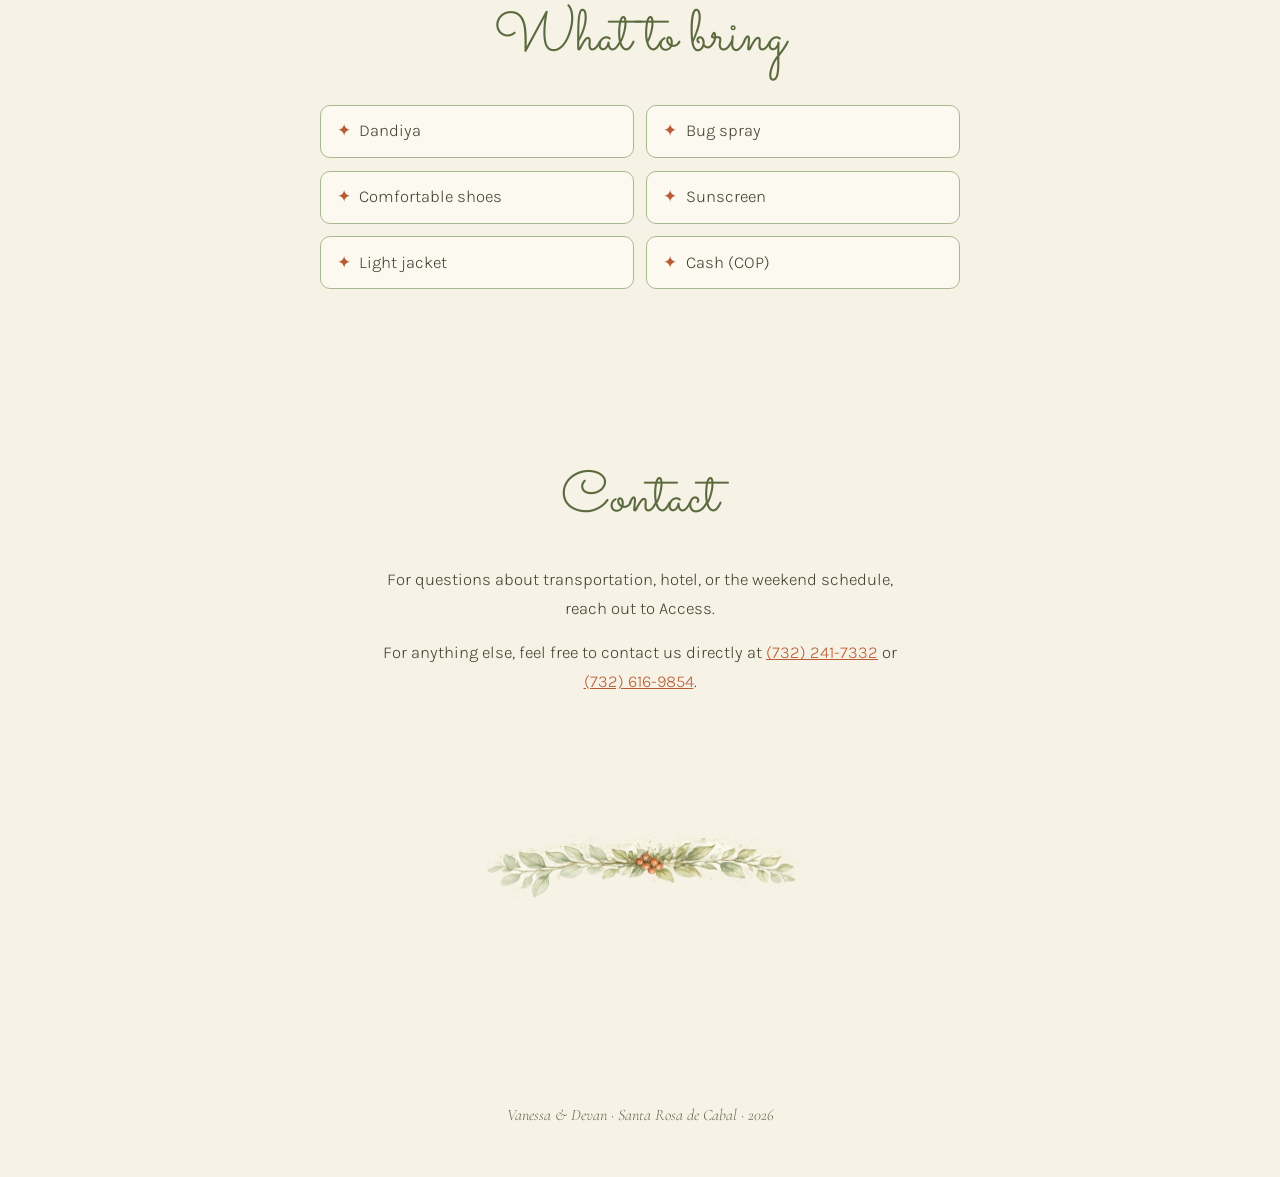
==== commit c0773f0b: "fixes 2" ====
--- a/index.html
+++ b/index.html
@@ -5,11 +5,12 @@
   <meta name="viewport" content="width=device-width, initial-scale=1.0" />
   <title>Vanessa &amp; Devan — Santa Rosa de Cabal · 2026</title>
 
-  <!-- Google Fonts: se cargan las 3 combinaciones para el selector de tipografía de muestra -->
+  <!-- Google Fonts: sólo la combinación elegida (Opción B):
+       Sacramento (títulos) · Cormorant Garamond itálica (subtítulos) · Karla (cuerpo) -->
   <link rel="preconnect" href="https://fonts.googleapis.com" />
   <link rel="preconnect" href="https://fonts.gstatic.com" crossorigin />
   <link
-    href="https://fonts.googleapis.com/css2?family=Alex+Brush&family=Cormorant+Garamond:ital,wght@0,400;0,500;0,600;1,400;1,500;1,600&family=Karla:wght@300;400;500;600&family=Montserrat:wght@300;400;500&family=Sacramento&family=Work+Sans:wght@300;400;500&display=swap"
+    href="https://fonts.googleapis.com/css2?family=Cormorant+Garamond:ital,wght@0,400;0,500;0,600;1,400;1,500;1,600&family=Karla:wght@300;400;500;600&family=Sacramento&display=swap"
     rel="stylesheet"
   />
 
@@ -18,23 +19,13 @@
 <body>
 
   <!-- ============================================================
-       CONTROLES FIJOS
+       CONTROL FIJO: selector de idioma ES / EN (esquina superior derecha)
        ============================================================ -->
-
-  <!-- Selector de idioma ES / EN (esquina superior derecha) -->
   <nav class="lang-switch" aria-label="Idioma / Language">
     <button type="button" data-lang="es" aria-pressed="false">ES</button>
     <button type="button" data-lang="en" aria-pressed="false">EN</button>
   </nav>
 
-  <!-- TEMPORAL: selector de tipografía para revisión, quitar cuando decidan -->
-  <!-- (esquina inferior derecha, no interfiere con el botón de idioma) -->
-  <nav class="font-switch" aria-label="Tipografía / Typeface">
-    <button type="button" data-font="A" aria-pressed="false">A</button>
-    <button type="button" data-font="B" aria-pressed="false">B</button>
-    <button type="button" data-font="C" aria-pressed="false">C</button>
-  </nav>
-
   <main>
 
     <!-- ============================================================
@@ -47,9 +38,9 @@
 
       <div class="hero__content reveal">
         <h1 class="hero__names" data-i18n="hero_names">Vanessa &amp; Devan</h1>
-        <p class="hero__date" data-i18n="hero_date">12 – 14 de junio de 2026</p>
+        <p class="hero__date" data-i18n="hero_date">23 – 26 de septiembre de 2026</p>
         <p class="hero__location" data-i18n="hero_location">Santa Rosa de Cabal, Colombia</p>
-        <img class="hero__illustration" src="hacienda.png" data-i18n-alt="alt_hacienda" alt="Ilustración en acuarela de la hacienda entre las montañas" />
+        <img class="hero__illustration" src="hacienda.png" data-i18n-alt="alt_hacienda" alt="Ilustración en acuarela de una casita cafetera entre las montañas" />
       </div>
 
       <!-- Indicador sutil de scroll -->
@@ -59,50 +50,57 @@
     </section>
 
     <!-- ============================================================
-         2. BIENVENIDA / INFO GENERAL
+         2. BIENVENIDA + INFO PRÁCTICA (Where to stay / Getting there / Make it a trip)
          ============================================================ -->
     <section id="bienvenida" class="welcome">
       <div class="container reveal">
         <h2 class="section-title" data-i18n="welcome_title">¡Nos casamos!</h2>
 
         <div class="welcome__intro">
-          <p class="welcome__text" data-i18n="welcome_text">Nos hace muchísima ilusión celebrar nuestro matrimonio rodeados de las personas que más queremos, en el corazón del Eje Cafetero. Prepárense para un fin de semana de café, montañas y mucha fiesta: aquí encontrarán todo lo que necesitan para acompañarnos.</p>
+          <p class="welcome__text" data-i18n="welcome_text">Nos emociona muchísimo celebrar nuestra boda con nuestra familia y amigos en el corazón de la hermosa región cafetera de Colombia. Prepárense para un fin de semana inolvidable lleno de paisajes espectaculares, café, buena música y mucho baile. Aquí encontrarán todo lo que necesitan para planear su viaje y celebrar con nosotros.</p>
           <img class="welcome__accent" src="colibri y orquidea.png" data-i18n-alt="alt_colibri" alt="Ilustración en acuarela de un colibrí y una orquídea" />
         </div>
 
-        <!-- Info práctica: 3 tarjetas (hotel / transporte / turismo) -->
+        <!-- Info práctica: 3 tarjetas -->
         <div class="info-cards">
+          <!-- Where to stay -->
           <article class="info-card">
-            <h3 data-i18n="info1_title">Dónde hospedarse</h3>
-            <p data-i18n="info1_text">Recomendamos el Hotel Boutique Los Guaduales, a 10 minutos de la hacienda y con vista a los cafetales. Al reservar, mencionen la boda de Vanessa y Devan para acceder a la tarifa especial de grupo.</p>
-          </article>
+            <h3 data-i18n="info1_title">Dónde quedarse</h3>
+            <p class="info-card__subtitle" data-i18n="info1_subtitle">Hotel Finca del Café</p>
+            <p data-i18n="info1_text">Enclavado en el corazón de la región cafetera de Colombia, el Hotel Finca del Café está rodeado de naturaleza exuberante y campo tranquilo. Despierten con el aire fresco de la montaña, disfruten café cultivado en la zona y relájense mientras celebramos juntos un fin de semana inolvidable.</p>
+            <!-- Enlace externo real del hotel -->
+            <a class="btn btn--outline" href="https://fincadelcafe.com/" target="_blank" rel="noopener noreferrer" data-i18n="info1_button">Más información</a>
+          </article>
+
+          <!-- Getting there -->
           <article class="info-card">
             <h3 data-i18n="info2_title">Cómo llegar</h3>
-            <p data-i18n="info2_text">El aeropuerto más cercano es el Internacional Matecaña de Pereira (PEI), a unos 45 minutos en carro. Habrá transporte compartido desde Pereira y desde el parque principal de Santa Rosa antes de cada evento.</p>
-            <!-- Enlace externo de transporte (único link externo del sitio) -->
-            <a class="btn btn--outline" href="#" data-i18n="info2_button">Reservar transporte</a>
-          </article>
+            <p data-i18n="info2_text">El aeropuerto más cercano es el Internacional Matecaña (PEI) en Pereira, a unos 45 minutos. Habrá transporte compartido desde Pereira entre el hotel y cada evento de la boda. Una vez que tengan sus vuelos, hagan clic abajo para compartir los datos y nosotros nos encargamos del resto.</p>
+            <!-- Formulario real de Google para datos de vuelo -->
+            <a class="btn btn--outline" href="https://docs.google.com/forms/d/e/1FAIpQLSfLSTaiUKVlCix2yrNkN36bkPVKQsNArnJzSPw2l8ygTq4mWg/viewform" target="_blank" rel="noopener noreferrer" data-i18n="info2_button">Comparte los datos de tu vuelo</a>
+          </article>
+
+          <!-- Make it a trip -->
           <article class="info-card">
-            <h3 data-i18n="info3_title">Antes o después</h3>
-            <p data-i18n="info3_text">Si quieren quedarse unos días más, la agencia Rutas del Cafetal organiza salidas a los termales, fincas cafeteras y el Valle de Cocora. Escríbanles de nuestra parte y armamos plan.</p>
+            <h3 data-i18n="info3_title">Quédate unos días</h3>
+            <p data-i18n="info3_text">Si quieren quedarse unos días más, nuestros amigos de Access organizan tours por la región cafetera: termales, fincas de café y el Valle de Cocora. Solo díganles que van de nuestra parte.</p>
           </article>
         </div>
       </div>
     </section>
 
     <!-- ============================================================
-         3. MAPA
-         ============================================================ -->
-    <section id="mapa" class="map">
-      <div class="container reveal">
-        <h2 class="section-title" data-i18n="map_title">El lugar</h2>
-        <img class="map__image" src="mapa.png" data-i18n-alt="alt_mapa" alt="Mapa ilustrado en acuarela del valle de Santa Rosa de Cabal" />
-        <p class="map__caption" data-i18n="map_caption">Valle de Santa Rosa de Cabal, Risaralda — Eje Cafetero colombiano</p>
-      </div>
-    </section>
-
-    <!-- ============================================================
-         4. ITINERARIO (3 días, siempre visibles, sin tabs)
+         3. MAPA ("The place": sin título, sólo la imagen)
+         mapanuevo.png ya viene con el fondo verde recortado (chroma key)
+         ============================================================ -->
+    <section id="mapa" class="map" aria-label="Mapa / Map">
+      <div class="container reveal">
+        <img class="map__image" src="mapanuevo.png" data-i18n-alt="alt_mapa" alt="Mapa ilustrado: del aeropuerto de Pereira al Hotel Finca del Café y la Hacienda El Jardín" />
+      </div>
+    </section>
+
+    <!-- ============================================================
+         4. ITINERARIO / SCHEDULE (3 días, siempre visibles, sin tabs)
          ============================================================ -->
     <section id="itinerario" class="itinerary">
       <div class="container reveal">
@@ -110,61 +108,66 @@
 
         <div class="itinerary__days">
 
-          <!-- Día 1 -->
+          <!-- Día 1 · jueves 24 -->
           <article class="day">
             <h3 class="day__title" data-i18n="day1_title">Día 1</h3>
-            <p class="day__date" data-i18n="day1_date">Viernes, 12 de junio</p>
+            <p class="day__date" data-i18n="day1_date">Jueves 24 de septiembre</p>
             <ul class="day__events">
               <li>
+                <img src="orquidea sola.png" data-i18n-alt="alt_orquidea" alt="Ícono de flor de orquídea" />
+                <span class="event__time" data-i18n="day1_e1_time">10:00 a. m.</span>
+                <span class="event__name" data-i18n="day1_e1_name">Haldi</span>
+              </li>
+              <li>
                 <img src="taza de cafe.png" data-i18n-alt="alt_cafe" alt="Ícono de taza de café" />
-                <span class="event__time" data-i18n="day1_e1_time">4:00 p. m.</span>
-                <span class="event__name" data-i18n="day1_e1_name">Llegada y check-in</span>
+                <span class="event__time" data-i18n="day1_e2_time">Mediodía</span>
+                <span class="event__name" data-i18n="day1_e2_name">Tour opcional</span>
               </li>
               <li>
                 <img src="copas de vino.png" data-i18n-alt="alt_copas" alt="Ícono de copas de vino" />
-                <span class="event__time" data-i18n="day1_e2_time">7:00 p. m.</span>
-                <span class="event__name" data-i18n="day1_e2_name">Cóctel de bienvenida</span>
+                <span class="event__time" data-i18n="day1_e3_time">5:00 p. m.</span>
+                <span class="event__name" data-i18n="day1_e3_name">Sangeet</span>
               </li>
             </ul>
           </article>
 
-          <!-- Día 2 -->
+          <!-- Día 2 · viernes 25 -->
           <article class="day">
             <h3 class="day__title" data-i18n="day2_title">Día 2</h3>
-            <p class="day__date" data-i18n="day2_date">Sábado, 13 de junio</p>
+            <p class="day__date" data-i18n="day2_date">Viernes 25 de septiembre</p>
             <ul class="day__events">
               <li>
+                <img src="orquidea sola.png" data-i18n-alt="alt_orquidea" alt="Ícono de flor de orquídea" />
+                <span class="event__time" data-i18n="day2_e1_time">10:00 a. m.</span>
+                <span class="event__name" data-i18n="day2_e1_name">Barat y ceremonia hindú</span>
+              </li>
+              <li>
                 <img src="taza de cafe.png" data-i18n-alt="alt_cafe" alt="Ícono de taza de café" />
-                <span class="event__time" data-i18n="day2_e1_time">9:00 a. m.</span>
-                <span class="event__name" data-i18n="day2_e1_name">Desayuno cafetero</span>
+                <span class="event__time" data-i18n="day2_e2_time">1:00 p. m.</span>
+                <span class="event__name" data-i18n="day2_e2_name">Almuerzo</span>
               </li>
               <li>
                 <img src="orquidea sola.png" data-i18n-alt="alt_orquidea" alt="Ícono de flor de orquídea" />
-                <span class="event__time" data-i18n="day2_e2_time">4:00 p. m.</span>
-                <span class="event__name" data-i18n="day2_e2_name">Ceremonia</span>
-              </li>
-              <li>
-                <img src="copas de vino.png" data-i18n-alt="alt_copas" alt="Ícono de copas de vino" />
-                <span class="event__time" data-i18n="day2_e3_time">6:30 p. m.</span>
-                <span class="event__name" data-i18n="day2_e3_name">Recepción y fiesta</span>
+                <span class="event__time" data-i18n="day2_e3_time">3:00 p. m.</span>
+                <span class="event__name" data-i18n="day2_e3_name">Ceremonia católica</span>
               </li>
             </ul>
           </article>
 
-          <!-- Día 3 -->
+          <!-- Día 3 · sábado 26 -->
           <article class="day">
             <h3 class="day__title" data-i18n="day3_title">Día 3</h3>
-            <p class="day__date" data-i18n="day3_date">Domingo, 14 de junio</p>
+            <p class="day__date" data-i18n="day3_date">Sábado 26 de septiembre</p>
             <ul class="day__events">
               <li>
                 <img src="taza de cafe.png" data-i18n-alt="alt_cafe" alt="Ícono de taza de café" />
-                <span class="event__time" data-i18n="day3_e1_time">10:00 a. m.</span>
-                <span class="event__name" data-i18n="day3_e1_name">Brunch de despedida</span>
-              </li>
-              <li>
-                <img src="orquidea sola.png" data-i18n-alt="alt_orquidea" alt="Ícono de flor de orquídea" />
-                <span class="event__time" data-i18n="day3_e2_time">1:00 p. m.</span>
-                <span class="event__name" data-i18n="day3_e2_name">Hasta pronto</span>
+                <span class="event__time" data-i18n="day3_e1_time">9:00 a. m.</span>
+                <span class="event__name" data-i18n="day3_e1_name">Tour opcional (mañana y mediodía)</span>
+              </li>
+              <li>
+                <img src="copas de vino.png" data-i18n-alt="alt_copas" alt="Ícono de copas de vino" />
+                <span class="event__time" data-i18n="day3_e2_time">5:00 p. m.</span>
+                <span class="event__name" data-i18n="day3_e2_name">Recepción</span>
               </li>
             </ul>
           </article>
@@ -174,106 +177,131 @@
     </section>
 
     <!-- ============================================================
-         5. DETALLE DE EVENTOS
+         5. LOS EVENTOS (con fotos pequeñas para no romper el flow)
          ============================================================ -->
     <section id="eventos" class="events">
       <div class="container reveal">
         <h2 class="section-title" data-i18n="events_title">Los eventos</h2>
 
-        <!-- Evento 1: cóctel de bienvenida -->
-        <article class="event-detail">
-          <img class="event-detail__icon" src="copas de vino.png" data-i18n-alt="alt_copas" alt="Ícono de copas de vino" />
-          <h3 class="event-detail__name" data-i18n="ev1_name">Cóctel de bienvenida</h3>
-          <p class="event-detail__meta" data-i18n="ev1_datetime">Viernes 12 de junio · 7:00 p. m.</p>
-          <p class="event-detail__meta" data-i18n="ev1_place">Jardín central, Hacienda La Camelia</p>
-          <p class="event-detail__desc" data-i18n="ev1_desc">Abrimos el fin de semana con un brindis al atardecer entre guaduas y farolitos. Habrá picadas de la región, música en vivo y todo el tiempo del mundo para ponernos al día.</p>
-          <p class="event-detail__dress" data-i18n="ev1_dress">Dress code: casual elegante</p>
+        <!-- Haldi -->
+        <article class="event">
+          <div class="event__media">
+            <img src="haldi.png" data-i18n-alt="alt_haldi" alt="Ilustración en acuarela de la ceremonia Haldi" />
+          </div>
+          <div class="event__body">
+            <h3 class="event__title" data-i18n="ev_haldi_name">Haldi</h3>
+            <p class="event__meta" data-i18n="ev_haldi_meta1">Jueves 24 de septiembre · 10:00 a. m.</p>
+            <p class="event__meta" data-i18n="ev_haldi_meta2">Casa Típica, Hotel Finca del Café</p>
+            <p class="event__desc" data-i18n="ev_haldi_desc">El Haldi es una alegre tradición india que marca el comienzo de un nuevo capítulo; una celebración del amor y la familia antes de que todo empiece. Juntos, nuestros seres queridos bendecirán a los novios con una pasta de cúrcuma, un gesto que busca traer felicidad, prosperidad y buena fortuna a nuestro matrimonio. Entre los colores vibrantes, las risas y las bendiciones, es la manera perfecta de arrancar nuestro fin de semana de boda.</p>
+            <p class="event__dress" data-i18n="ev_haldi_dress">Atuendo: colores cálidos de amanecer. ¡Cómodo y colorido!</p>
+          </div>
         </article>
 
         <img class="divider" src="separador.png" alt="" aria-hidden="true" />
 
-        <!-- Evento 2: ceremonia -->
-        <article class="event-detail">
-          <img class="event-detail__icon" src="orquidea sola.png" data-i18n-alt="alt_orquidea" alt="Ícono de flor de orquídea" />
-          <h3 class="event-detail__name" data-i18n="ev2_name">Ceremonia</h3>
-          <p class="event-detail__meta" data-i18n="ev2_datetime">Sábado 13 de junio · 4:00 p. m.</p>
-          <p class="event-detail__meta" data-i18n="ev2_place">Capilla al aire libre, Hacienda La Camelia</p>
-          <p class="event-detail__desc" data-i18n="ev2_desc">El momento que nos reúne a todos: nos casamos frente a las montañas, al aire libre. Les recomendamos llegar 30 minutos antes para acomodarse con calma.</p>
-          <p class="event-detail__dress" data-i18n="ev2_dress">Dress code: formal</p>
+        <!-- Baile y Sangeet (imagen al lado contrario en desktop) -->
+        <article class="event event--reverse">
+          <div class="event__media">
+            <img src="baileysangeetnew.png" data-i18n-alt="alt_sangeet" alt="Ilustración en acuarela de baile de Sangeet y cumbia" />
+          </div>
+          <div class="event__body">
+            <h3 class="event__title" data-i18n="ev_sangeet_name">Baile y Sangeet</h3>
+            <p class="event__meta" data-i18n="ev_sangeet_meta1">Jueves 24 de septiembre · 5:00 p. m.</p>
+            <p class="event__meta" data-i18n="ev_sangeet_meta2">Patio de la Casa Típica, Hotel Finca del Café</p>
+            <p class="event__desc" data-i18n="ev_sangeet_desc">Vive lo mejor de India y Colombia en una sola noche inolvidable. Desde las vibrantes tradiciones del Sangeet y el Garba hasta los ritmos festivos de la cumbia colombiana, dos culturas se unen en una celebración de amor, familia, música y baile.</p>
+            <p class="event__dress" data-i18n="ev_sangeet_dress">Atuendo: vestidos coloridos y vaporosos, en telas ligeras y listas para bailar. ¡Festivo y fresco!</p>
+          </div>
         </article>
 
         <img class="divider" src="separador.png" alt="" aria-hidden="true" />
 
-        <!-- Evento 3: recepción y fiesta -->
-        <article class="event-detail">
-          <img class="event-detail__icon" src="copas de vino.png" data-i18n-alt="alt_copas" alt="Ícono de copas de vino" />
-          <h3 class="event-detail__name" data-i18n="ev3_name">Recepción y fiesta</h3>
-          <p class="event-detail__meta" data-i18n="ev3_datetime">Sábado 13 de junio · 6:30 p. m.</p>
-          <p class="event-detail__meta" data-i18n="ev3_place">Salón principal y terraza, Hacienda La Camelia</p>
-          <p class="event-detail__desc" data-i18n="ev3_desc">Cena, brindis y pista de baile hasta la madrugada con orquesta y DJ. Si hay una canción que no puede faltar, cuéntennosla al confirmar su asistencia.</p>
-          <p class="event-detail__dress" data-i18n="ev3_dress">Dress code: formal, el mismo de la ceremonia</p>
+        <!-- Las bodas: bloque combinado (viernes) con ceremonia hindú + católica -->
+        <article class="event event--weddings">
+          <div class="event__body event__body--center">
+            <h3 class="event__title" data-i18n="ev_wed_name">Las bodas</h3>
+            <p class="event__meta" data-i18n="ev_wed_meta1">Viernes 25 de septiembre · 10:00 a. m. a 5:00 p. m.</p>
+            <p class="event__meta"><a class="event__venue" href="https://www.haciendaeljardin.com.co/" target="_blank" rel="noopener noreferrer" data-i18n="ev_wed_venue">Hacienda El Jardín</a></p>
+            <p class="event__logistics" data-i18n="ev_wed_buses">Los buses salen a las 8:45 a. m. y regresan al hotel a las 6:00 p. m.</p>
+          </div>
+
+          <div class="ceremonies">
+            <div class="ceremony">
+              <img src="hinduceremony.png" data-i18n-alt="alt_hindu" alt="Ilustración en acuarela de un mandap para la ceremonia hindú" />
+              <h4 class="ceremony__title" data-i18n="ev_wed_hindu_title">Ceremonia hindú</h4>
+              <p class="event__desc" data-i18n="ev_wed_hindu_desc">Arraigada en siglos de tradición y celebrada en presencia de todos los que amamos, nuestra ceremonia hindú es donde dos familias se vuelven una. Entre las verdes colinas de Colombia, los rituales ancestrales se despliegan bajo el cielo abierto; cada paso una promesa silenciosa, cada bendición un hilo que une nuestros dos mundos.</p>
+            </div>
+            <div class="ceremony">
+              <img src="catolica.png" data-i18n-alt="alt_catholic" alt="Ilustración en acuarela de un camino en un bosque de guadua" />
+              <h4 class="ceremony__title" data-i18n="ev_wed_catholic_title">Ceremonia católica</h4>
+              <p class="event__desc" data-i18n="ev_wed_catholic_desc">En la quietud de un bosque de guadua, nuestra ceremonia católica es una celebración sagrada de fe, amor y las promesas que llevaremos toda la vida. Rodeados de las personas que más queremos, intercambiaremos nuestros votos y comenzaremos juntos el camino del matrimonio.</p>
+            </div>
+          </div>
+
+          <p class="event__dress event__dress--center" data-i18n="ev_wed_dress">Atuendo: formal y festivo. Para la ceremonia hindú son igual de bienvenidos el atuendo tradicional indio, el formal occidental o una mezcla de ambos. Pueden quedarse con el mismo atuendo para la ceremonia católica que sigue; la familia cercana y el cortejo pueden preferir cambiarse a un formal de jardín o cóctel.</p>
         </article>
 
         <img class="divider" src="separador.png" alt="" aria-hidden="true" />
 
-        <!-- Evento 4: brunch de despedida (sin línea de dress code) -->
-        <article class="event-detail">
-          <img class="event-detail__icon" src="taza de cafe.png" data-i18n-alt="alt_cafe" alt="Ícono de taza de café" />
-          <h3 class="event-detail__name" data-i18n="ev4_name">Brunch de despedida</h3>
-          <p class="event-detail__meta" data-i18n="ev4_datetime">Domingo 14 de junio · 10:00 a. m.</p>
-          <p class="event-detail__meta" data-i18n="ev4_place">Terraza del café, Hacienda La Camelia</p>
-          <p class="event-detail__desc" data-i18n="ev4_desc">Para cerrar con calma: café recién pasado, arepas y jugos de la región mientras nos despedimos. Vengan como estén, sin afán — los queremos ver antes de que viajen.</p>
+        <!-- Recepción (sábado) -->
+        <article class="event">
+          <div class="event__media">
+            <img src="receptionnew.png" data-i18n-alt="alt_reception" alt="Ilustración en acuarela de la fiesta de recepción de noche" />
+          </div>
+          <div class="event__body">
+            <h3 class="event__title" data-i18n="ev_rec_name">Recepción</h3>
+            <p class="event__meta" data-i18n="ev_rec_meta1">Sábado 26 de septiembre · 5:30 p. m. a 12:00 a. m.</p>
+            <p class="event__meta"><a class="event__venue" href="https://www.haciendaeljardin.com.co/" target="_blank" rel="noopener noreferrer" data-i18n="ev_rec_venue">Hacienda El Jardín</a></p>
+            <p class="event__logistics" data-i18n="ev_rec_buses">Los buses salen a las 4:45 p. m. y regresan al hotel a las 12:00 a. m.</p>
+            <p class="event__desc" data-i18n="ev_rec_desc">Cuando cae el sol, la celebración cobra vida. Una banda increíble, una pista llena de energía y un ambiente eléctrico preparan el escenario para una noche de baile sin parar. Ritmos latinos en vivo y música de alta energía mantendrán la fiesta hasta altas horas, cerrando nuestro fin de semana de boda por todo lo alto.</p>
+            <p class="event__dress" data-i18n="ev_rec_dress">Atuendo: ¡con todo! Glamour, diversión y lista para la fiesta. Piensen en lentejuelas, brillo, colores intensos y su mejor look de noche; eso sí, algo con lo que puedan bailar.</p>
+          </div>
         </article>
       </div>
     </section>
 
     <!-- ============================================================
-         6. DRESS CODE GENERAL
-         ============================================================ -->
-    <section id="dresscode" class="dresscode">
-      <div class="container reveal">
-        <h2 class="section-title" data-i18n="dc_title">Dress code</h2>
-
-        <div class="dresscode__layout">
-          <!-- Acento vertical decorativo -->
-          <img class="dresscode__palm" src="palma de cera.png" data-i18n-alt="alt_palma" alt="Ilustración en acuarela de una palma de cera" />
-
-          <div class="dresscode__content">
-            <div class="dresscode__columns">
-              <div class="dresscode__col">
-                <h3 data-i18n="dc_col1_title">Hombres</h3>
-                <p data-i18n="dc_col1_text">Traje completo o saco y pantalón en tonos tierra, verde o azul; la corbata es opcional. En la montaña refresca al caer la noche, así que el saco se agradece. Zapatos cómodos: hay senderos de piedra y pasto.</p>
-              </div>
-              <div class="dresscode__col">
-                <h3 data-i18n="dc_col2_title">Mujeres</h3>
-                <p data-i18n="dc_col2_text">Vestido largo o midi en tonos suaves — la paleta de abajo es una buena guía. Recomendamos tacón grueso o plataforma por el pasto, y un chal o abrigo ligero para la noche. Por favor, eviten el blanco.</p>
-              </div>
-            </div>
-
-            <!-- Paleta de colores de ejemplo -->
-            <div class="palette" role="img" aria-label="Paleta de colores / Color palette">
-              <span class="palette__swatch" style="background:#6b7a4e"></span>
-              <span class="palette__swatch" style="background:#a8b98f"></span>
-              <span class="palette__swatch" style="background:#c26e45"></span>
-              <span class="palette__swatch palette__swatch--light" style="background:#f3ead8"></span>
-              <span class="palette__swatch" style="background:#e7b8ba"></span>
-              <span class="palette__swatch" style="background:#d9a441"></span>
-            </div>
-          </div>
-        </div>
-      </div>
-    </section>
-
-    <!-- ============================================================
-         7. RSVP / CIERRE
-         ============================================================ -->
-    
+         6. QUÉ TRAER / WHAT TO BRING
+         ============================================================ -->
+    <section id="que-traer" class="bring">
+      <div class="container reveal">
+        <h2 class="section-title" data-i18n="bring_title">Qué traer</h2>
+        <ul class="bring__list">
+          <li data-i18n="bring_1">Dandiya</li>
+          <li data-i18n="bring_2">Repelente de insectos</li>
+          <li data-i18n="bring_3">Zapatos cómodos</li>
+          <li data-i18n="bring_4">Protector solar</li>
+          <li data-i18n="bring_5">Chaqueta ligera</li>
+          <li data-i18n="bring_6">Efectivo en pesos (COP)</li>
+        </ul>
+      </div>
+    </section>
+
+    <!-- ============================================================
+         7. CONTACTO / CONTACT (cierre)
+         ============================================================ -->
+    <section id="contacto" class="contact">
+      <div class="container reveal">
+        <h2 class="section-title" data-i18n="contact_title">Contacto</h2>
+        <!-- Falta el dato de contacto de "Access" (en el doc figura como XXX): completar cuando lo tengan -->
+        <p class="contact__text" data-i18n="contact_text1">Para preguntas sobre transporte, hotel o el itinerario del fin de semana, escríbanle a Access.</p>
+        <p class="contact__text">
+          <span data-i18n="contact_text2_pre">Para cualquier otra cosa, no duden en contactarnos directamente al</span>
+          <a href="tel:+17322417332">(732)&nbsp;241-7332</a>
+          <span data-i18n="contact_text2_or">o al</span>
+          <a href="tel:+17326169854">(732)&nbsp;616-9854</a>.
+        </p>
+
+        <!-- Detalle decorativo de cierre (separador invertido con CSS) -->
+        <!-- reemplazar por stamp.png cuando esté lista la ilustración de estampilla -->
+        <img class="divider divider--closing" src="separador.png" alt="" aria-hidden="true" />
+      </div>
+    </section>
 
   </main>
 
   <!-- Pie de página mínimo -->
   <footer class="footer">
-    <p data-i18n="footer_text">Vanessa &amp; Devan · Santa Rosa de Cabal · Junio 2026</p>
+    <p data-i18n="footer_text">Vanessa &amp; Devan · Santa Rosa de Cabal · 2026</p>
   </footer>
 
   <script src="script.js"></script>
--- a/styles.css
+++ b/styles.css
@@ -1,12 +1,11 @@
 /* ============================================================
    SITIO DE BODA — HOJA DE ESTILOS
    Mobile-first. Breakpoint principal: 768px.
+   Tipografía fija: Opción B (Sacramento / Cormorant itálica / Karla).
    ============================================================ */
 
 /* ------------------------------------------------------------
    VARIABLES (colores + tipografías)
-   Las variables --font-* las cambia el selector A/B/C en script.js.
-   Por defecto está activa la Opción B (Sacramento / Cormorant / Karla).
    ------------------------------------------------------------ */
 :root {
   /* Paleta acuarela — eje cafetero */
@@ -20,7 +19,7 @@
   --color-ink: #45412f;          /* texto principal (contraste sobre crema) */
   --color-ink-soft: #6b6551;     /* texto secundario */
 
-  /* Tipografías (Opción B por defecto) */
+  /* Tipografías — Opción B elegida por los novios */
   --font-display: "Sacramento", cursive;
   --font-display-style: normal;
   --font-subtitle: "Cormorant Garamond", serif;
@@ -151,11 +150,11 @@
 }
 
 /* ------------------------------------------------------------
-   CONTROLES FIJOS: idioma (arriba der.) y tipografía (abajo der.)
-   ------------------------------------------------------------ */
-.lang-switch,
-.font-switch {
+   CONTROL FIJO: selector de idioma (arriba derecha)
+   ------------------------------------------------------------ */
+.lang-switch {
   position: fixed;
+  top: 0.9rem;
   right: 0.9rem;
   z-index: 100;
   display: flex;
@@ -167,17 +166,7 @@
   backdrop-filter: blur(3px);
 }
 
-.lang-switch {
-  top: 0.9rem;
-}
-
-/* TEMPORAL: selector de tipografía para revisión, quitar cuando decidan */
-.font-switch {
-  bottom: 0.9rem;
-}
-
-.lang-switch button,
-.font-switch button {
+.lang-switch button {
   font-family: var(--font-body);
   font-size: 0.85rem;
   font-weight: 500;
@@ -192,8 +181,7 @@
   cursor: pointer;
 }
 
-.lang-switch button.active,
-.font-switch button.active {
+.lang-switch button.active {
   background-color: var(--color-olive);
   color: var(--color-cream-card);
 }
@@ -272,7 +260,7 @@
 }
 
 .welcome__text {
-  max-width: 34rem;
+  max-width: 40rem;
   text-align: center;
   font-size: 1.05rem;
 }
@@ -293,6 +281,8 @@
   border-radius: 12px;
   padding: 1.6rem 1.4rem;
   text-align: center;
+  display: flex;
+  flex-direction: column;
 }
 
 .info-card h3 {
@@ -301,6 +291,15 @@
   font-weight: 600;
   font-size: 1.35rem;
   color: var(--color-olive);
+  margin-bottom: 0.4rem;
+}
+
+.info-card__subtitle {
+  font-family: var(--font-subtitle);
+  font-style: var(--font-subtitle-style);
+  font-weight: 600;
+  font-size: 1.05rem;
+  color: var(--color-terracotta);
   margin-bottom: 0.6rem;
 }
 
@@ -309,24 +308,31 @@
   color: var(--color-ink-soft);
 }
 
-/* ------------------------------------------------------------
-   3. MAPA
-   ------------------------------------------------------------ */
+/* Empuja el botón al pie de la tarjeta para alinear las 3 columnas */
+.info-card .btn {
+  margin-top: auto;
+  align-self: center;
+}
+
+.info-card p + .btn {
+  margin-top: 1.2rem;
+}
+
+/* ------------------------------------------------------------
+   3. MAPA ("The place": sólo la imagen, sin título)
+   ------------------------------------------------------------ */
+.map {
+  padding-top: 1rem;
+  padding-bottom: 1rem;
+}
+
 .map .container {
   text-align: center;
 }
 
 .map__image {
-  width: min(92vw, 720px);
+  width: min(94vw, 760px);
   margin: 0 auto;
-}
-
-.map__caption {
-  font-family: var(--font-subtitle);
-  font-style: var(--font-subtitle-style);
-  font-size: 1.15rem;
-  color: var(--color-ink-soft);
-  margin-top: 1rem;
 }
 
 /* ------------------------------------------------------------
@@ -364,7 +370,7 @@
   display: flex;
   flex-direction: column;
   gap: 0.9rem;
-  max-width: 20rem;
+  max-width: 22rem;
   margin: 0 auto;
 }
 
@@ -385,136 +391,175 @@
   font-size: 1rem;
   color: var(--color-olive);
   white-space: nowrap;
+  min-width: 5.5rem;
 }
 
 .event__name {
   font-size: 1rem;
-}
-
-/* ------------------------------------------------------------
-   5. DETALLE DE EVENTOS
-   ------------------------------------------------------------ */
-.event-detail {
-  text-align: center;
-  max-width: 34rem;
+  font-weight: 400;
+}
+
+/* ------------------------------------------------------------
+   5. LOS EVENTOS (foto + texto, alternando lados en desktop)
+   ------------------------------------------------------------ */
+.event {
+  display: flex;
+  flex-direction: column;
+  align-items: center;
+  gap: 1.2rem;
+  max-width: 920px;
   margin: 0 auto;
-}
-
-.event-detail__icon {
-  width: 72px;
-  margin: 0 auto 0.6rem;
-}
-
-.event-detail__name {
+  text-align: center;
+}
+
+.event__media {
+  flex-shrink: 0;
+}
+
+/* Fotos pequeñas para no romper el flow (petición de la novia) */
+.event__media img {
+  width: min(78vw, 320px);
+}
+
+.event__title {
   font-family: var(--font-display);
   font-style: var(--font-display-style);
   font-weight: 400;
-  font-size: 2rem;
+  font-size: 2.2rem;
   color: var(--color-olive);
   line-height: 1.2;
 }
 
-.event-detail__meta {
+.event__meta {
   font-family: var(--font-subtitle);
   font-style: var(--font-subtitle-style);
   font-size: 1.1rem;
   color: var(--color-terracotta);
 }
 
-.event-detail__desc {
+.event__venue {
+  color: var(--color-terracotta);
+  text-decoration: underline;
+}
+
+.event__logistics {
+  font-size: 0.95rem;
+  color: var(--color-ink-soft);
+  margin-top: 0.3rem;
+}
+
+.event__desc {
   margin-top: 0.8rem;
   font-size: 1rem;
 }
 
-.event-detail__dress {
-  margin-top: 0.7rem;
+.event__dress {
+  margin-top: 0.9rem;
   font-size: 1rem;
   font-weight: 500;
-  letter-spacing: 0.03em;
   color: var(--color-ink-soft);
 }
 
-/* ------------------------------------------------------------
-   6. DRESS CODE GENERAL
-   ------------------------------------------------------------ */
-.dresscode__layout {
-  display: flex;
+/* Bloque combinado "Las bodas" (hindú + católica) */
+.event--weddings {
   flex-direction: column;
-  align-items: center;
-  gap: 1.5rem;
-}
-
-.dresscode__palm {
-  width: min(40vw, 170px);
-}
-
-.dresscode__columns {
+  text-align: center;
+}
+
+.event__body--center {
+  text-align: center;
+}
+
+.ceremonies {
   display: grid;
   grid-template-columns: 1fr;
-  gap: 1.5rem;
-  text-align: center;
-}
-
-.dresscode__col h3 {
+  gap: 2rem;
+  width: 100%;
+  margin-top: 0.5rem;
+}
+
+.ceremony {
+  text-align: center;
+}
+
+.ceremony img {
+  width: min(78vw, 320px);
+  margin: 0 auto 0.8rem;
+}
+
+.ceremony__title {
   font-family: var(--font-subtitle);
   font-style: var(--font-subtitle-style);
   font-weight: 600;
-  font-size: 1.4rem;
-  color: var(--color-terracotta);
-  margin-bottom: 0.5rem;
-}
-
-.dresscode__col p {
-  font-size: 1rem;
-  max-width: 26rem;
+  font-size: 1.5rem;
+  color: var(--color-terracotta);
+  margin-bottom: 0.3rem;
+}
+
+.event__dress--center {
+  max-width: 44rem;
+  margin-left: auto;
+  margin-right: auto;
+}
+
+/* ------------------------------------------------------------
+   6. QUÉ TRAER
+   ------------------------------------------------------------ */
+.bring .container {
+  text-align: center;
+}
+
+.bring__list {
+  list-style: none;
+  display: grid;
+  grid-template-columns: 1fr;
+  gap: 0.8rem;
+  max-width: 22rem;
   margin: 0 auto;
 }
 
-/* Fila de círculos con la paleta de ejemplo */
-.palette {
-  display: flex;
-  flex-wrap: wrap;
-  justify-content: center;
-  gap: 0.8rem;
-  margin-top: 2rem;
-}
-
-.palette__swatch {
-  width: 44px;
-  height: 44px;
-  border-radius: 50%;
-  box-shadow: inset 0 0 0 2px rgba(255, 255, 255, 0.35);
-}
-
-.palette__swatch--light {
+.bring__list li {
+  position: relative;
+  padding: 0.7rem 1rem 0.7rem 2.4rem;
+  text-align: left;
+  font-size: 1.05rem;
+  background-color: rgba(255, 253, 247, 0.6);
   border: 1px solid var(--color-sage);
-}
-
-/* ------------------------------------------------------------
-   7. RSVP / CIERRE
-   ------------------------------------------------------------ */
-.rsvp .container {
-  text-align: center;
-}
-
-.rsvp__text {
-  max-width: 30rem;
-  margin: 0 auto 1.6rem;
-  font-size: 1.02rem;
-}
-
-.rsvp__extra {
-  margin-top: 1.6rem;
-  font-family: var(--font-subtitle);
-  font-style: var(--font-subtitle-style);
-  font-size: 1.1rem;
-  color: var(--color-ink-soft);
+  border-radius: 10px;
+}
+
+/* Marcador tipo orquídea */
+.bring__list li::before {
+  content: "✦";
+  position: absolute;
+  left: 1rem;
+  color: var(--color-terracotta);
+}
+
+/* ------------------------------------------------------------
+   7. CONTACTO (cierre)
+   ------------------------------------------------------------ */
+.contact .container {
+  text-align: center;
+}
+
+.contact__text {
+  max-width: 34rem;
+  margin: 0 auto 1rem;
+  font-size: 1.05rem;
+}
+
+.contact__text a {
+  color: var(--color-terracotta);
+  text-decoration: underline;
+  white-space: nowrap;
 }
 
 /* Separador invertido como cierre decorativo
    (reemplazar por stamp.png cuando esté lista la ilustración de estampilla) */
 .divider--closing {
   transform: scaleY(-1);
+  margin-top: 2rem;
   margin-bottom: 0;
 }
 
@@ -523,9 +568,7 @@
    ------------------------------------------------------------ */
 .footer {
   text-align: center;
-  /* padding inferior amplio para que el selector de tipografía fijo
-     (abajo a la derecha) no tape el contenido al final de la página */
-  padding: 2rem 1.25rem 6rem;
+  padding: 2rem 1.25rem 3rem;
   font-family: var(--font-subtitle);
   font-style: var(--font-subtitle-style);
   font-size: 1rem;
@@ -574,20 +617,41 @@
     width: 36px;
   }
 
-  /* Dress code: palma vertical al lado del contenido */
-  .dresscode__layout {
+  /* Eventos: foto + texto lado a lado, alternando lados */
+  .event {
     flex-direction: row;
+    text-align: left;
+    gap: 2.8rem;
     align-items: center;
-    gap: 3rem;
-  }
-
-  .dresscode__palm {
-    width: 200px;
-    flex-shrink: 0;
-  }
-
-  .dresscode__columns {
+  }
+
+  .event--reverse {
+    flex-direction: row-reverse;
+  }
+
+  .event__body {
+    flex: 1;
+  }
+
+  .event__media img {
+    width: 340px;
+  }
+
+  /* El bloque combinado de bodas sí queda centrado y a lo ancho */
+  .event--weddings {
+    flex-direction: column;
+    text-align: center;
+  }
+
+  .ceremonies {
     grid-template-columns: 1fr 1fr;
     gap: 2.5rem;
-  }
-}
+    align-items: start;
+  }
+
+  /* Qué traer: dos columnas */
+  .bring__list {
+    grid-template-columns: 1fr 1fr;
+    max-width: 40rem;
+  }
+}
